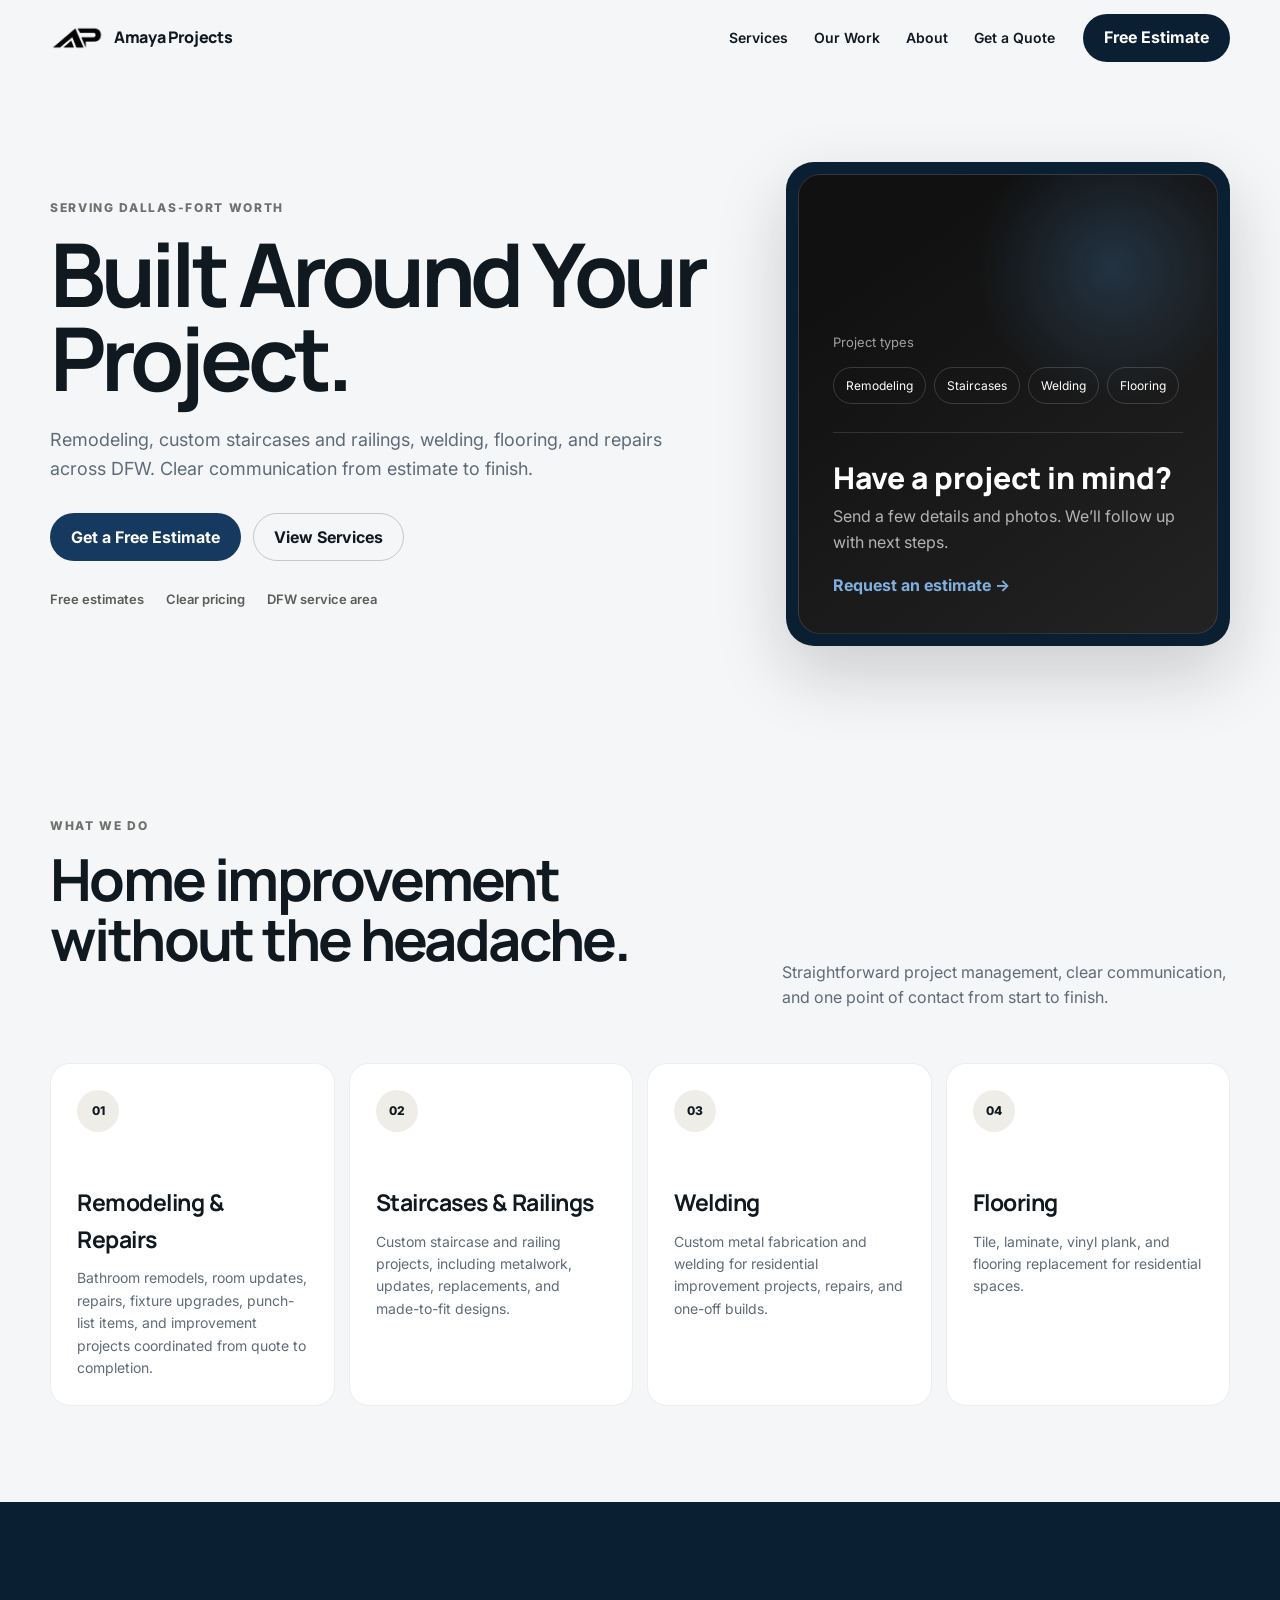
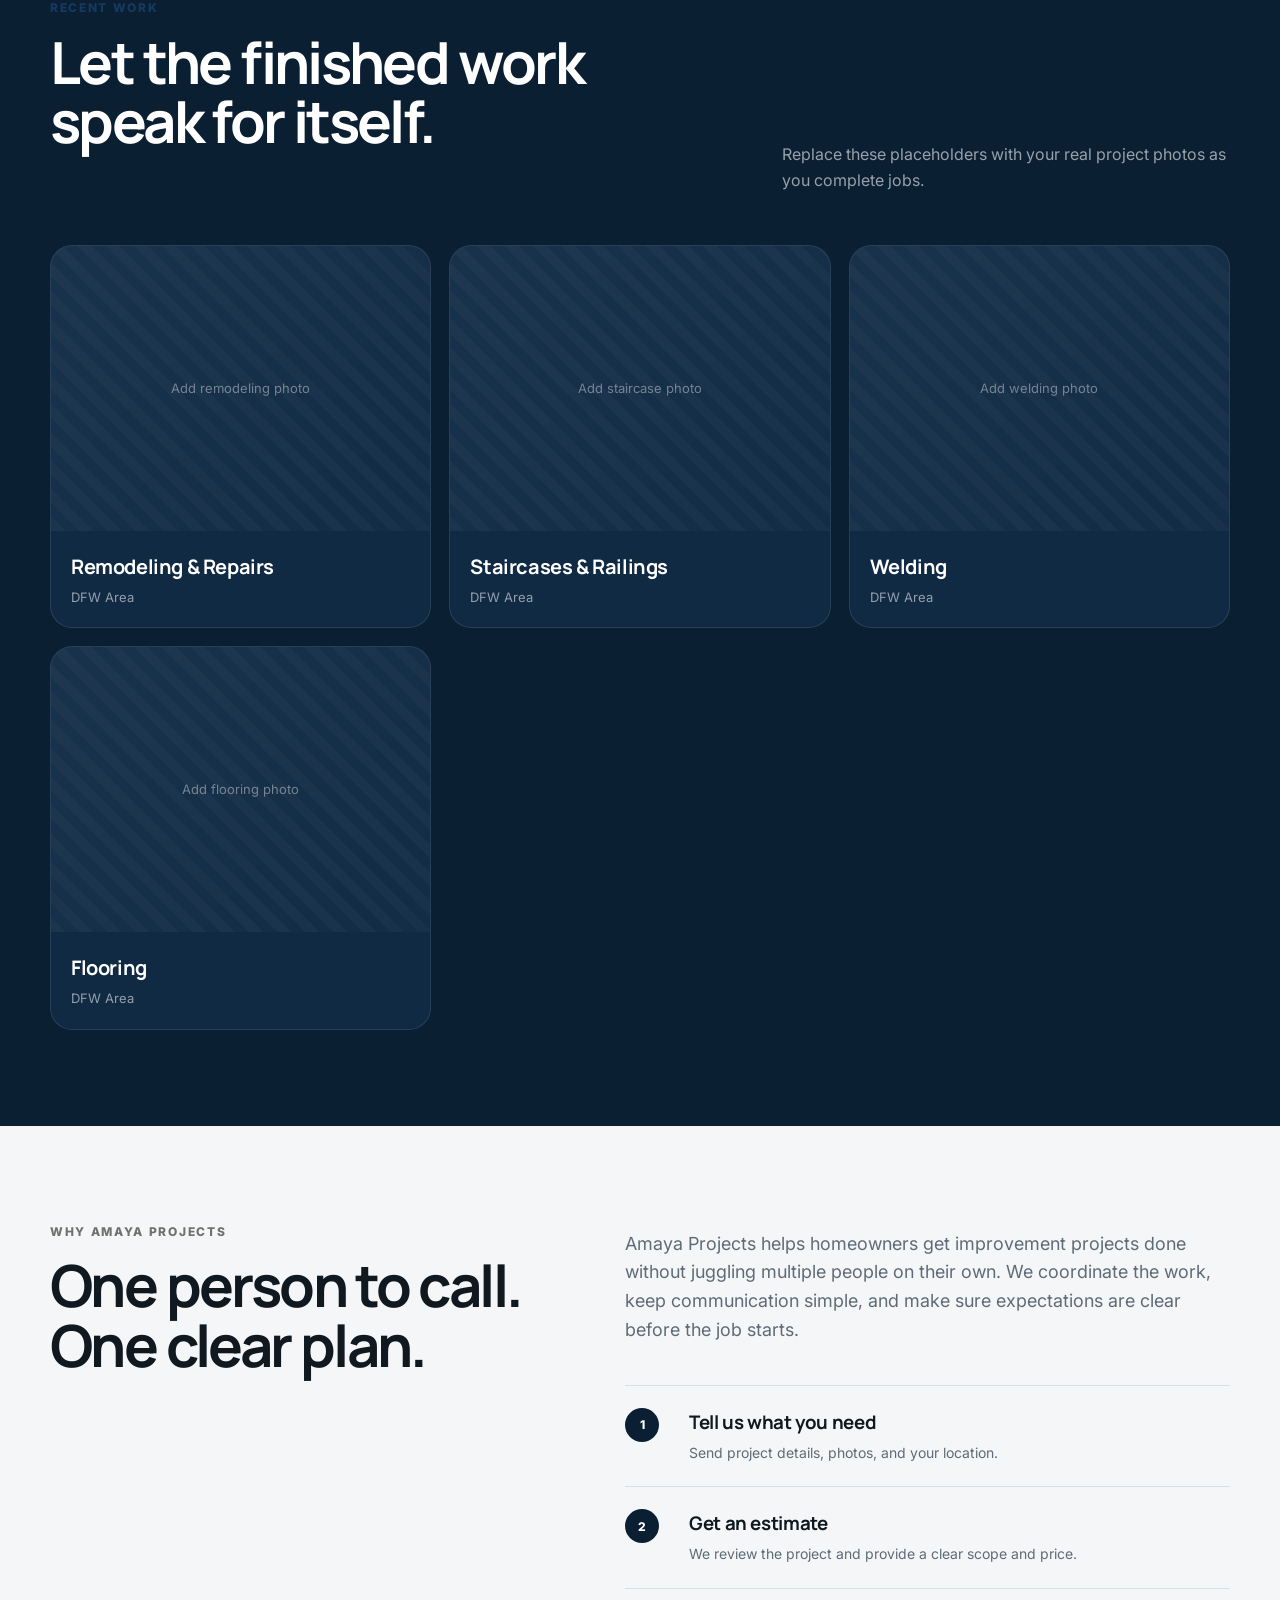
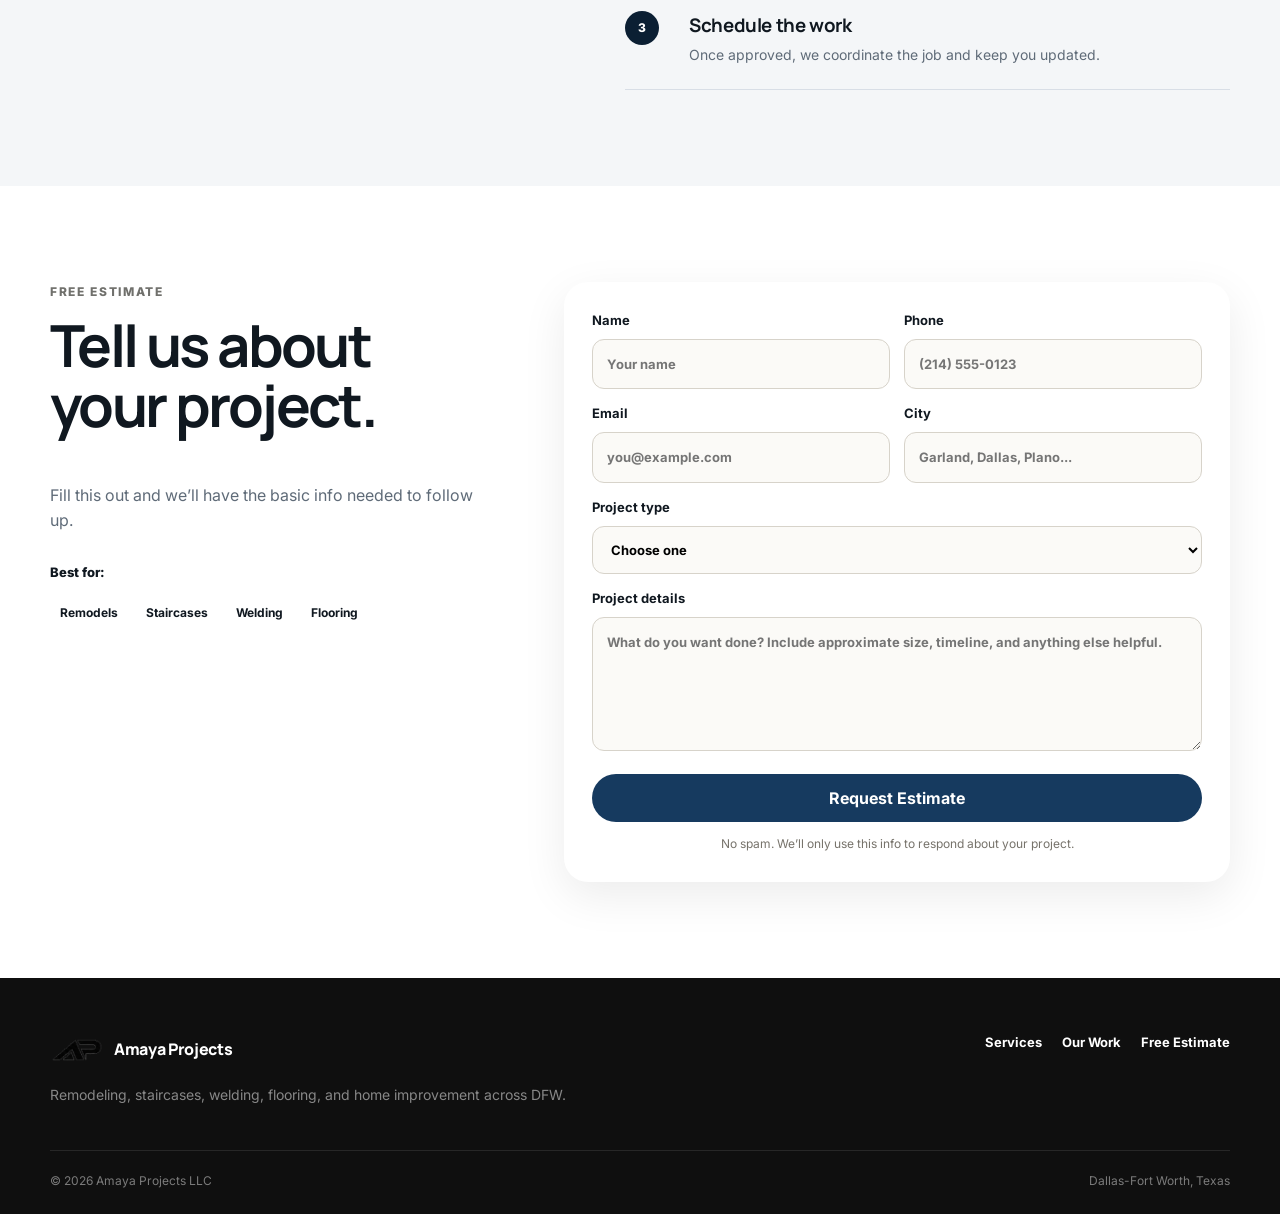
==== index.html @ d1862aae "Add files via upload" ====
<!DOCTYPE html>
<html lang="en">
<head>
  <meta charset="UTF-8" />
  <meta name="viewport" content="width=device-width, initial-scale=1.0" />
  <title>Amaya Projects | Remodeling, Staircases, Welding & Flooring in DFW</title>
  <meta name="description" content="Amaya Projects provides remodeling and repairs, custom staircases and railings, welding, flooring, and home improvement services across the Dallas-Fort Worth area. Request a free estimate today." />
  <meta name="theme-color" content="#111111" />
  <link rel="preconnect" href="https://fonts.googleapis.com">
  <link rel="preconnect" href="https://fonts.gstatic.com" crossorigin>
  <link href="https://fonts.googleapis.com/css2?family=Inter:wght@400;500;600;700;800&family=Manrope:wght@500;600;700;800&display=swap" rel="stylesheet">
  <link rel="icon" href="favicon.svg" type="image/svg+xml" />
  <link rel="stylesheet" href="styles.css" />
</head>
<body>
  <header class="site-header">
    <div class="container nav-wrap">
      <a class="brand" href="#top" aria-label="Amaya Projects home">
        <span class="brand-mark" aria-hidden="true"><img src="logo-mark.png?v=7" alt="" /></span>
        <span>Amaya Projects</span>
      </a>

      <button class="nav-toggle" aria-label="Open menu" aria-expanded="false">☰</button>

      <nav class="nav">
        <a href="#services">Services</a>
        <a href="#work">Our Work</a>
        <a href="#about">About</a>
        <a href="#quote">Get a Quote</a>
      </nav>

      <a class="btn btn-dark nav-cta" href="#quote">Free Estimate</a>
    </div>
  </header>

  <main id="top">
    <section class="hero">
      <div class="container hero-grid">
        <div class="hero-copy">
          <p class="eyebrow">Serving Dallas-Fort Worth</p>
          <h1>Built Around Your Project.</h1>
          <p class="hero-text">
            Remodeling, custom staircases and railings, welding, flooring, and repairs across DFW. Clear communication from estimate to finish.
          </p>

          <div class="hero-actions">
            <a class="btn btn-accent" href="#quote">Get a Free Estimate</a>
            <a class="btn btn-ghost" href="#services">View Services</a>
          </div>

          <div class="trust-row">
            <span>Free estimates</span>
            <span>Clear pricing</span>
            <span>DFW service area</span>
          </div>
        </div>

        <div class="hero-card">
          <div class="hero-card-inner">
            <p class="mini-label">Project types</p>
            <div class="project-tags">
              <span>Remodeling</span>
              <span>Staircases</span>
              <span>Welding</span>
              <span>Flooring</span>
            </div>
            <div class="hero-divider"></div>
            <p class="hero-card-title">Have a project in mind?</p>
            <p class="hero-card-text">Send a few details and photos. We’ll follow up with next steps.</p>
            <a class="text-link" href="#quote">Request an estimate →</a>
          </div>
        </div>
      </div>
    </section>

    <section class="section" id="services">
      <div class="container">
        <div class="section-heading">
          <div>
            <p class="eyebrow">What we do</p>
            <h2>Home improvement without the headache.</h2>
          </div>
          <p>
            Straightforward project management, clear communication, and one point of contact from start to finish.
          </p>
        </div>

        
        <div class="service-grid">
          <article class="service-card">
            <div class="service-number">01</div>
            <h3>Remodeling & Repairs</h3>
            <p>Bathroom remodels, room updates, repairs, fixture upgrades, punch-list items, and improvement projects coordinated from quote to completion.</p>
          </article>

          <article class="service-card">
            <div class="service-number">02</div>
            <h3>Staircases & Railings</h3>
            <p>Custom staircase and railing projects, including metalwork, updates, replacements, and made-to-fit designs.</p>
          </article>

          <article class="service-card">
            <div class="service-number">03</div>
            <h3>Welding</h3>
            <p>Custom metal fabrication and welding for residential improvement projects, repairs, and one-off builds.</p>
          </article>

          <article class="service-card">
            <div class="service-number">04</div>
            <h3>Flooring</h3>
            <p>Tile, laminate, vinyl plank, and flooring replacement for residential spaces.</p>
          </article>
        </div>
      </div>
    </section>

    <section class="section section-dark" id="work">
      <div class="container">
        <div class="section-heading light">
          <div>
            <p class="eyebrow">Recent work</p>
            <h2>Let the finished work speak for itself.</h2>
          </div>
          <p>Replace these placeholders with your real project photos as you complete jobs.</p>
        </div>

        <div class="work-grid">
          <article class="work-card">
            <div class="work-image placeholder">
              <span>Add remodeling photo</span>
            </div>
            <div class="work-meta">
              <h3>Remodeling & Repairs</h3>
              <p>DFW Area</p>
            </div>
          </article>

          <article class="work-card">
            <div class="work-image placeholder">
              <span>Add staircase photo</span>
            </div>
            <div class="work-meta">
              <h3>Staircases & Railings</h3>
              <p>DFW Area</p>
            </div>
          </article>

          <article class="work-card">
            <div class="work-image placeholder">
              <span>Add welding photo</span>
            </div>
            <div class="work-meta">
              <h3>Welding</h3>
              <p>DFW Area</p>
            </div>
          </article>

          <article class="work-card">
            <div class="work-image placeholder">
              <span>Add flooring photo</span>
            </div>
            <div class="work-meta">
              <h3>Flooring</h3>
              <p>DFW Area</p>
            </div>
          </article>
        </div>
      </div>
    </section>

    <section class="section" id="about">
      <div class="container about-grid">
        <div>
          <p class="eyebrow">Why Amaya Projects</p>
          <h2>One person to call. One clear plan.</h2>
        </div>

        <div class="about-copy">
          <p>
            Amaya Projects helps homeowners get improvement projects done without juggling multiple people on their own.
            We coordinate the work, keep communication simple, and make sure expectations are clear before the job starts.
          </p>

          <div class="process">
            <div class="process-item">
              <span>1</span>
              <div>
                <h3>Tell us what you need</h3>
                <p>Send project details, photos, and your location.</p>
              </div>
            </div>

            <div class="process-item">
              <span>2</span>
              <div>
                <h3>Get an estimate</h3>
                <p>We review the project and provide a clear scope and price.</p>
              </div>
            </div>

            <div class="process-item">
              <span>3</span>
              <div>
                <h3>Schedule the work</h3>
                <p>Once approved, we coordinate the job and keep you updated.</p>
              </div>
            </div>
          </div>
        </div>
      </div>
    </section>

    <section class="section quote-section" id="quote">
      <div class="container quote-grid">
        <div>
          <p class="eyebrow">Free estimate</p>
          <h2>Tell us about your project.</h2>
          <p class="quote-intro">
            Fill this out and we’ll have the basic info needed to follow up.
          </p>

          <div class="quote-notes">
            <p>Best for:</p>
            <span>Remodels</span>
            <span>Staircases</span>
            <span>Welding</span>
            <span>Flooring</span>
          </div>
        </div>

        <form class="quote-form" name="project-quote" method="POST" data-netlify="true" netlify-honeypot="bot-field">
          <input type="hidden" name="form-name" value="project-quote" />
          <p class="hidden">
            <label>Don’t fill this out if you’re human: <input name="bot-field" /></label>
          </p>

          <div class="form-row">
            <label>
              Name
              <input type="text" name="name" required placeholder="Your name" />
            </label>
            <label>
              Phone
              <input type="tel" name="phone" required placeholder="(214) 555-0123" />
            </label>
          </div>

          <div class="form-row">
            <label>
              Email
              <input type="email" name="email" placeholder="you@example.com" />
            </label>
            <label>
              City
              <input type="text" name="city" required placeholder="Garland, Dallas, Plano..." />
            </label>
          </div>

          <label>
            Project type
            <select name="project-type" required>
              <option value="">Choose one</option>
              <option>Remodeling / Repair</option>
              <option>Staircase / Railing</option>
              <option>Welding</option>
              <option>Flooring</option>
              <option>Other</option>
            </select>
          </label>

          <label>
            Project details
            <textarea name="details" rows="5" required placeholder="What do you want done? Include approximate size, timeline, and anything else helpful."></textarea>
          </label>

          <button class="btn btn-accent form-submit" type="submit">Request Estimate</button>
          <p class="form-note">No spam. We’ll only use this info to respond about your project.</p>
        </form>
      </div>
    </section>
  </main>

  <footer>
    <div class="container footer-grid">
      <div>
        <a class="brand footer-brand" href="#top">
          <span class="brand-mark footer-mark" aria-hidden="true"><img src="logo-mark.png?v=7" alt="" /></span>
          <span>Amaya Projects</span>
        </a>
        <p>Remodeling, staircases, welding, flooring, and home improvement across DFW.</p>
      </div>

      <div class="footer-links">
        <a href="#services">Services</a>
        <a href="#work">Our Work</a>
        <a href="#quote">Free Estimate</a>
      </div>
    </div>

    <div class="container footer-bottom">
      <span>© <span id="year"></span> Amaya Projects LLC</span>
      <span>Dallas-Fort Worth, Texas</span>
    </div>
  </footer>

  <script src="script.js"></script>
</body>
</html>
---- styles.css ----
:root {
  --bg: #f4f6f8;
  --surface: #ffffff;
  --text: #101820;
  --muted: #5f6b78;
  --line: #d8dee6;
  --dark: #0b1f33;
  --dark-soft: #102a44;
  --accent: #163a5f;
  --accent-dark: #0f2b46;
  --radius: 20px;
}

* {
  box-sizing: border-box;
}

html {
  scroll-behavior: smooth;
}

body {
  margin: 0;
  font-family: Inter, system-ui, -apple-system, BlinkMacSystemFont, "Segoe UI", sans-serif;
  background: var(--bg);
  color: var(--text);
  line-height: 1.6;
}

a {
  color: inherit;
  text-decoration: none;
}

button,
input,
select,
textarea {
  font: inherit;
}

.container {
  width: min(1180px, calc(100% - 40px));
  margin: 0 auto;
}

.site-header {
  position: sticky;
  top: 0;
  z-index: 30;
  background: rgba(244, 246, 248, 0.94);
  backdrop-
  border-bottom: 1px solid rgba(17, 17, 17, 0.08);
}

.nav-wrap {
  min-height: 76px;
  display: flex;
  align-items: center;
  gap: 28px;
}

.brand {
  display: inline-flex;
  align-items: center;
  gap: 10px;
  font-family: Manrope, sans-serif;
  font-weight: 800;
  letter-spacing: -0.02em;
  margin-right: auto;
}

.brand-mark {
  width: 34px;
  height: 34px;
  border-radius: 10px;
  display: grid;
  place-items: center;
  background: var(--dark);
  color: white;
  font-size: 13px;
}

.nav {
  display: flex;
  gap: 26px;
  font-size: 14px;
  font-weight: 600;
}

.nav a:hover {
  opacity: .6;
}

.nav-toggle {
  display: none;
  border: 0;
  background: transparent;
  color: var(--accent);
  font-size: 26px;
  line-height: 1;
}

.btn {
  min-height: 48px;
  padding: 0 20px;
  border-radius: 999px;
  display: inline-flex;
  align-items: center;
  justify-content: center;
  border: 1px solid transparent;
  font-weight: 700;
  cursor: pointer;
  transition: .2s ease;
}

.btn:hover {
  transform: translateY(-1px);
}

.btn-dark {
  background: var(--dark);
  color: white;
}

.btn-accent {
  background: var(--accent);
  color: #ffffff;
}

.btn-accent:hover {
  background: var(--accent-dark);
}

.btn-ghost {
  border-color: rgba(17,17,17,.2);
  background: transparent;
}

.hero {
  padding: 86px 0 74px;
}

.hero-grid {
  display: grid;
  grid-template-columns: 1.2fr .8fr;
  gap: 70px;
  align-items: center;
}

.eyebrow {
  margin: 0 0 14px;
  text-transform: uppercase;
  letter-spacing: .14em;
  font-size: 12px;
  font-weight: 800;
  color: #70706c;
}

h1, h2, h3 {
  font-family: Manrope, Inter, sans-serif;
  margin-top: 0;
}

h1 {
  font-size: clamp(48px, 7vw, 88px);
  line-height: .96;
  letter-spacing: -0.055em;
  max-width: 850px;
  margin-bottom: 26px;
}

h2 {
  font-size: clamp(36px, 5vw, 58px);
  line-height: 1.03;
  letter-spacing: -0.045em;
}

h3 {
  letter-spacing: -0.02em;
}

.hero-text {
  max-width: 680px;
  color: var(--muted);
  font-size: 18px;
}

.hero-actions {
  margin-top: 30px;
  display: flex;
  gap: 12px;
  flex-wrap: wrap;
}

.trust-row {
  margin-top: 28px;
  display: flex;
  gap: 22px;
  flex-wrap: wrap;
  color: #5d5b56;
  font-size: 13px;
  font-weight: 600;
}

.hero-card {
  background: var(--dark);
  border-radius: 28px;
  padding: 12px;
  box-shadow: 0 28px 70px rgba(17,17,17,.18);
}

.hero-card-inner {
  min-height: 460px;
  border: 1px solid rgba(255,255,255,.12);
  border-radius: 22px;
  padding: 34px;
  color: white;
  display: flex;
  flex-direction: column;
  justify-content: flex-end;
  background:
    radial-gradient(circle at 75% 20%, rgba(67,126,180,.28), transparent 28%),
    linear-gradient(145deg, #111 20%, #232323 100%);
}

.mini-label {
  color: rgba(255,255,255,.6);
  margin-bottom: 14px;
  font-size: 13px;
}

.project-tags {
  display: flex;
  flex-wrap: wrap;
  gap: 8px;
}

.project-tags span {
  border: 1px solid rgba(255,255,255,.16);
  border-radius: 999px;
  padding: 8px 12px;
  font-size: 12px;
}

.hero-divider {
  height: 1px;
  background: rgba(255,255,255,.12);
  margin: 28px 0;
}

.hero-card-title {
  font-family: Manrope, sans-serif;
  font-weight: 800;
  font-size: 30px;
  line-height: 1.1;
  margin: 0 0 10px;
}

.hero-card-text {
  color: rgba(255,255,255,.67);
  margin: 0 0 18px;
}

.text-link {
  color: #7fb0df;
  font-weight: 700;
}

.section {
  padding: 96px 0;
}

.section-heading {
  display: grid;
  grid-template-columns: 1.2fr .8fr;
  gap: 60px;
  align-items: end;
  margin-bottom: 46px;
}

.section-heading > p {
  color: var(--muted);
  margin: 0 0 6px;
  max-width: 480px;
}

.service-grid {
  display: grid;
  grid-template-columns: repeat(4, 1fr);
  gap: 14px;
}

.service-card {
  background: var(--surface);
  border: 1px solid rgba(17,17,17,.07);
  border-radius: var(--radius);
  padding: 26px;
  min-height: 250px;
}

.service-number {
  width: 42px;
  height: 42px;
  border-radius: 50%;
  display: grid;
  place-items: center;
  background: #efede7;
  font-size: 12px;
  font-weight: 800;
  margin-bottom: 52px;
}

.service-card h3 {
  font-size: 23px;
  margin-bottom: 10px;
}

.service-card p {
  color: var(--muted);
  margin: 0;
  font-size: 14px;
}

.section-dark {
  background: var(--dark);
  color: white;
}

.section-heading.light > p {
  color: rgba(255,255,255,.58);
}

.section-dark .eyebrow {
  color: var(--accent);
}

.work-grid {
  display: grid;
  grid-template-columns: repeat(3, 1fr);
  gap: 18px;
}

.work-card {
  border: 1px solid rgba(255,255,255,.1);
  border-radius: 22px;
  overflow: hidden;
  background: var(--dark-soft);
}

.work-image {
  aspect-ratio: 4 / 3;
}

.placeholder {
  display: grid;
  place-items: center;
  color: rgba(255,255,255,.4);
  font-size: 13px;
  background:
    linear-gradient(135deg, rgba(255,255,255,.04), rgba(255,255,255,.01)),
    repeating-linear-gradient(45deg, rgba(255,255,255,.025) 0 10px, transparent 10px 20px);
}

.work-meta {
  padding: 20px;
}

.work-meta h3 {
  margin-bottom: 4px;
  font-size: 20px;
}

.work-meta p {
  margin: 0;
  color: rgba(255,255,255,.55);
  font-size: 13px;
}

.about-grid {
  display: grid;
  grid-template-columns: .9fr 1.1fr;
  gap: 80px;
}

.about-copy > p {
  font-size: 18px;
  color: var(--muted);
  margin-top: 8px;
}

.process {
  margin-top: 40px;
  border-top: 1px solid var(--line);
}

.process-item {
  display: grid;
  grid-template-columns: 46px 1fr;
  gap: 18px;
  padding: 22px 0;
  border-bottom: 1px solid var(--line);
}

.process-item > span {
  width: 34px;
  height: 34px;
  border-radius: 50%;
  background: var(--dark);
  color: white;
  display: grid;
  place-items: center;
  font-size: 12px;
  font-weight: 800;
}

.process-item h3 {
  margin-bottom: 4px;
}

.process-item p {
  margin: 0;
  color: var(--muted);
  font-size: 14px;
}

.quote-section {
  background: #ffffff;
}

.quote-grid {
  display: grid;
  grid-template-columns: .8fr 1.2fr;
  gap: 70px;
  align-items: start;
}

.quote-intro {
  color: var(--muted);
  max-width: 430px;
}

.quote-notes {
  margin-top: 28px;
  display: flex;
  gap: 8px;
  flex-wrap: wrap;
}

.quote-notes p {
  width: 100%;
  margin: 0 0 5px;
  font-size: 13px;
  font-weight: 800;
}

.quote-notes span {
  padding: 7px 10px;
  background: rgba(255,255,255,.6);
  border-radius: 999px;
  font-size: 12px;
  font-weight: 700;
}

.quote-form {
  background: white;
  padding: 28px;
  border-radius: 24px;
  box-shadow: 0 14px 45px rgba(17,17,17,.08);
}

.form-row {
  display: grid;
  grid-template-columns: 1fr 1fr;
  gap: 14px;
}

.quote-form label {
  display: block;
  font-weight: 700;
  font-size: 13px;
  margin-bottom: 14px;
}

.quote-form input,
.quote-form select,
.quote-form textarea {
  width: 100%;
  margin-top: 8px;
  border: 1px solid #d7d3ca;
  border-radius: 12px;
  padding: 14px;
  background: #fbfaf7;
  outline: none;
}

.quote-form input:focus,
.quote-form select:focus,
.quote-form textarea:focus {
  border-color: #111;
  background: white;
}

.quote-form textarea {
  resize: vertical;
}

.form-submit {
  width: 100%;
  border: none;
  margin-top: 4px;
}

.form-note {
  text-align: center;
  color: #77736b;
  font-size: 12px;
  margin: 12px 0 0;
}

.hidden {
  display: none;
}

footer {
  background: #0f0f0f;
  color: white;
  padding: 54px 0 24px;
}

.footer-grid {
  display: grid;
  grid-template-columns: 1fr auto;
  gap: 30px;
}

.footer-brand {
  margin-bottom: 16px;
}

.footer-grid p {
  color: rgba(255,255,255,.5);
  margin: 0;
  font-size: 14px;
}

.footer-links {
  display: flex;
  gap: 20px;
  align-items: start;
  font-size: 13px;
  font-weight: 700;
}

.footer-bottom {
  margin-top: 44px;
  padding-top: 20px;
  border-top: 1px solid rgba(255,255,255,.1);
  display: flex;
  justify-content: space-between;
  gap: 20px;
  color: rgba(255,255,255,.45);
  font-size: 12px;
}

@media (max-width: 920px) {
  .nav,
  .nav-cta {
    display: none;
  }

  .nav-toggle {
    display: block;
  }

  .nav.open {
    display: flex;
    position: absolute;
    top: 76px;
    left: 20px;
    right: 20px;
    padding: 18px;
    background: white;
    border-radius: 16px;
    flex-direction: column;
    box-shadow: 0 16px 40px rgba(0,0,0,.12);
  }

  .hero-grid,
  .section-heading,
  .about-grid,
  .quote-grid {
    grid-template-columns: 1fr;
    gap: 36px;
  }

  .hero-card-inner {
    min-height: 360px;
  }

  .service-grid {
    grid-template-columns: 1fr 1fr;
  }

  .work-grid {
    grid-template-columns: 1fr;
  }
}

@media (max-width: 620px) {
  .container {
    width: min(100% - 28px, 1180px);
  }

  .hero {
    padding-top: 56px;
  }

  h1 {
    font-size: 51px;
  }

  .section {
    padding: 72px 0;
  }

  .service-grid,
  .form-row {
    grid-template-columns: 1fr;
  }

  .service-card {
    min-height: auto;
  }

  .service-number {
    margin-bottom: 30px;
  }

  .hero-actions .btn {
    width: 100%;
  }

  .footer-grid,
  .footer-bottom {
    grid-template-columns: 1fr;
    display: grid;
  }

  .footer-links {
    flex-wrap: wrap;
  }
}

/* Amaya Projects one-color AP brand mark */
.brand-mark {
  width: 54px;
  height: 36px;
  border-radius: 0;
  display: inline-flex;
  align-items: center;
  justify-content: center;
  background: transparent;
  color: #101010;
  flex: 0 0 auto;
}

.brand-mark img {
  display: block;
  width: 100%;
  height: 100%;
  object-fit: contain;
}

.footer-mark {
  
}

.hero-card-inner {
  position: relative;
  overflow: hidden;
}


@media (max-width: 560px) {
  .brand-mark {
    width: 47px;
    height: 32px;
  }

  .brand {
    gap: 8px;
  }
}
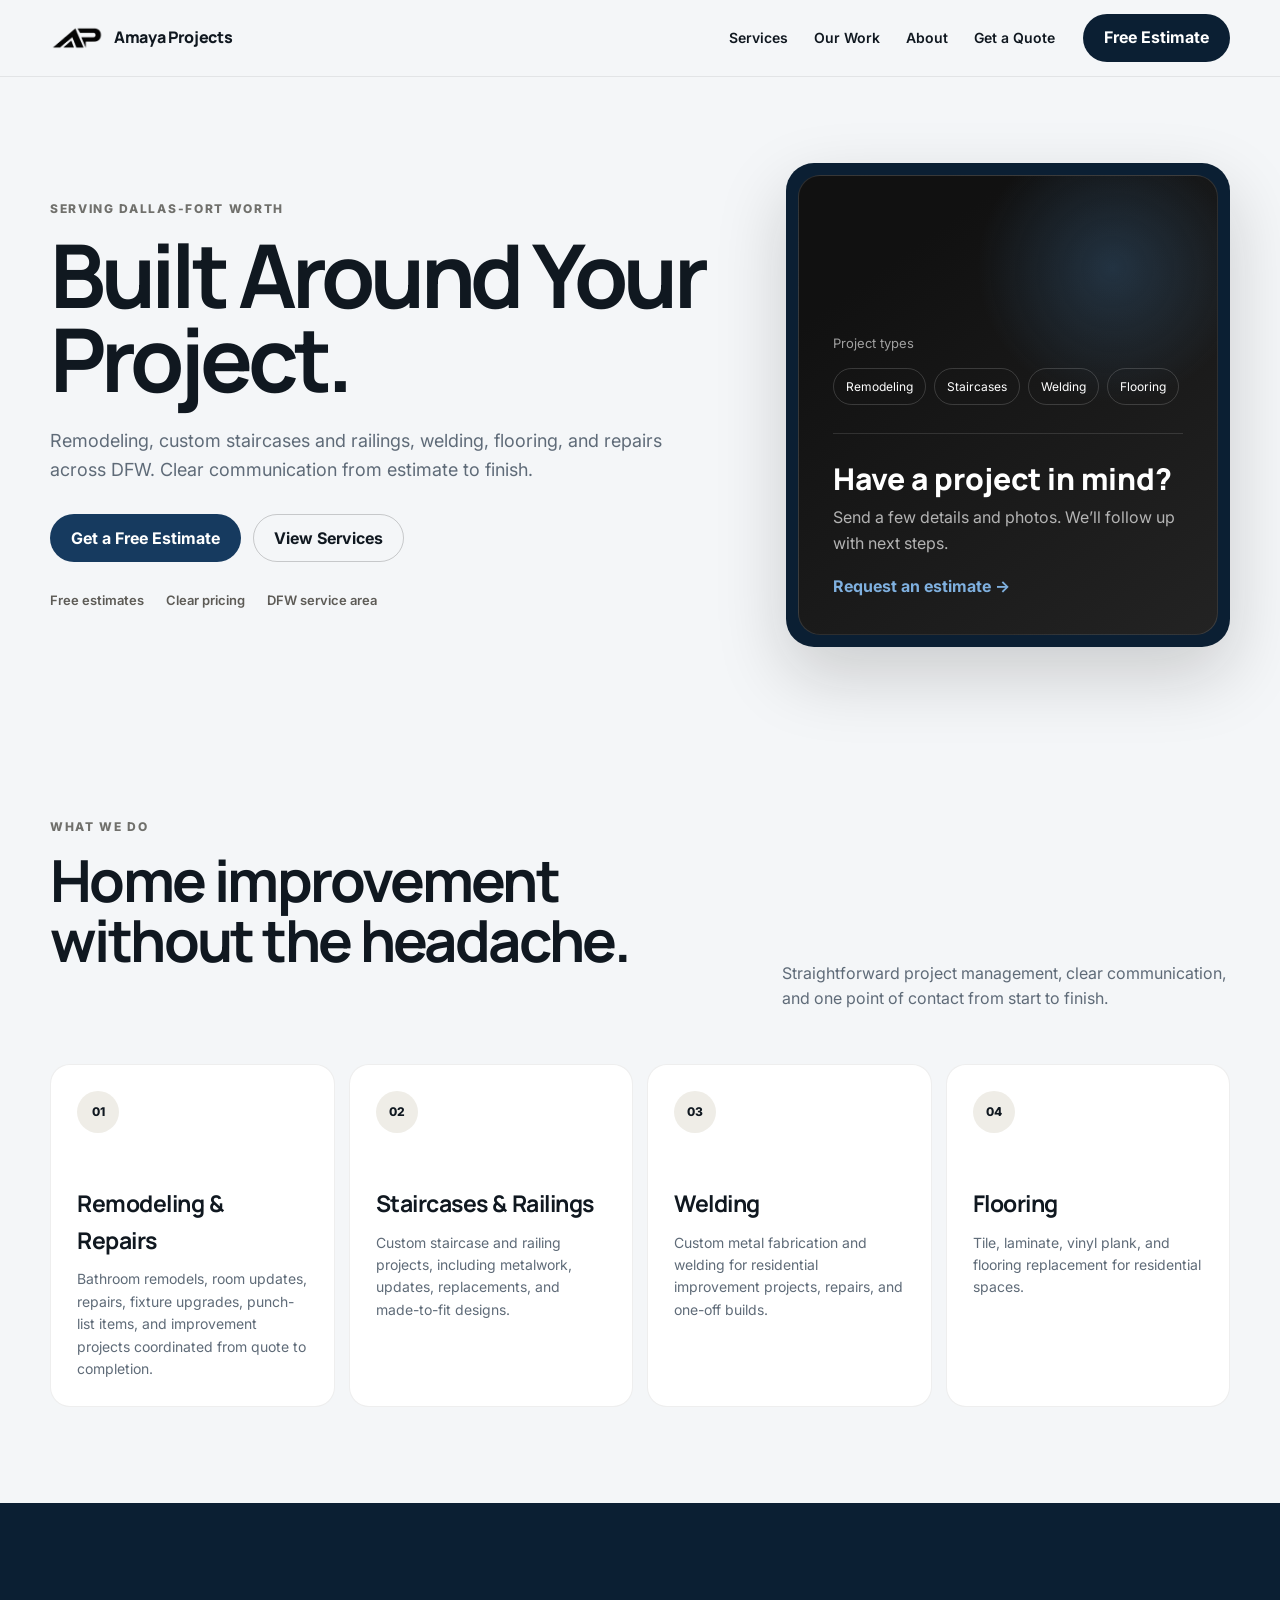
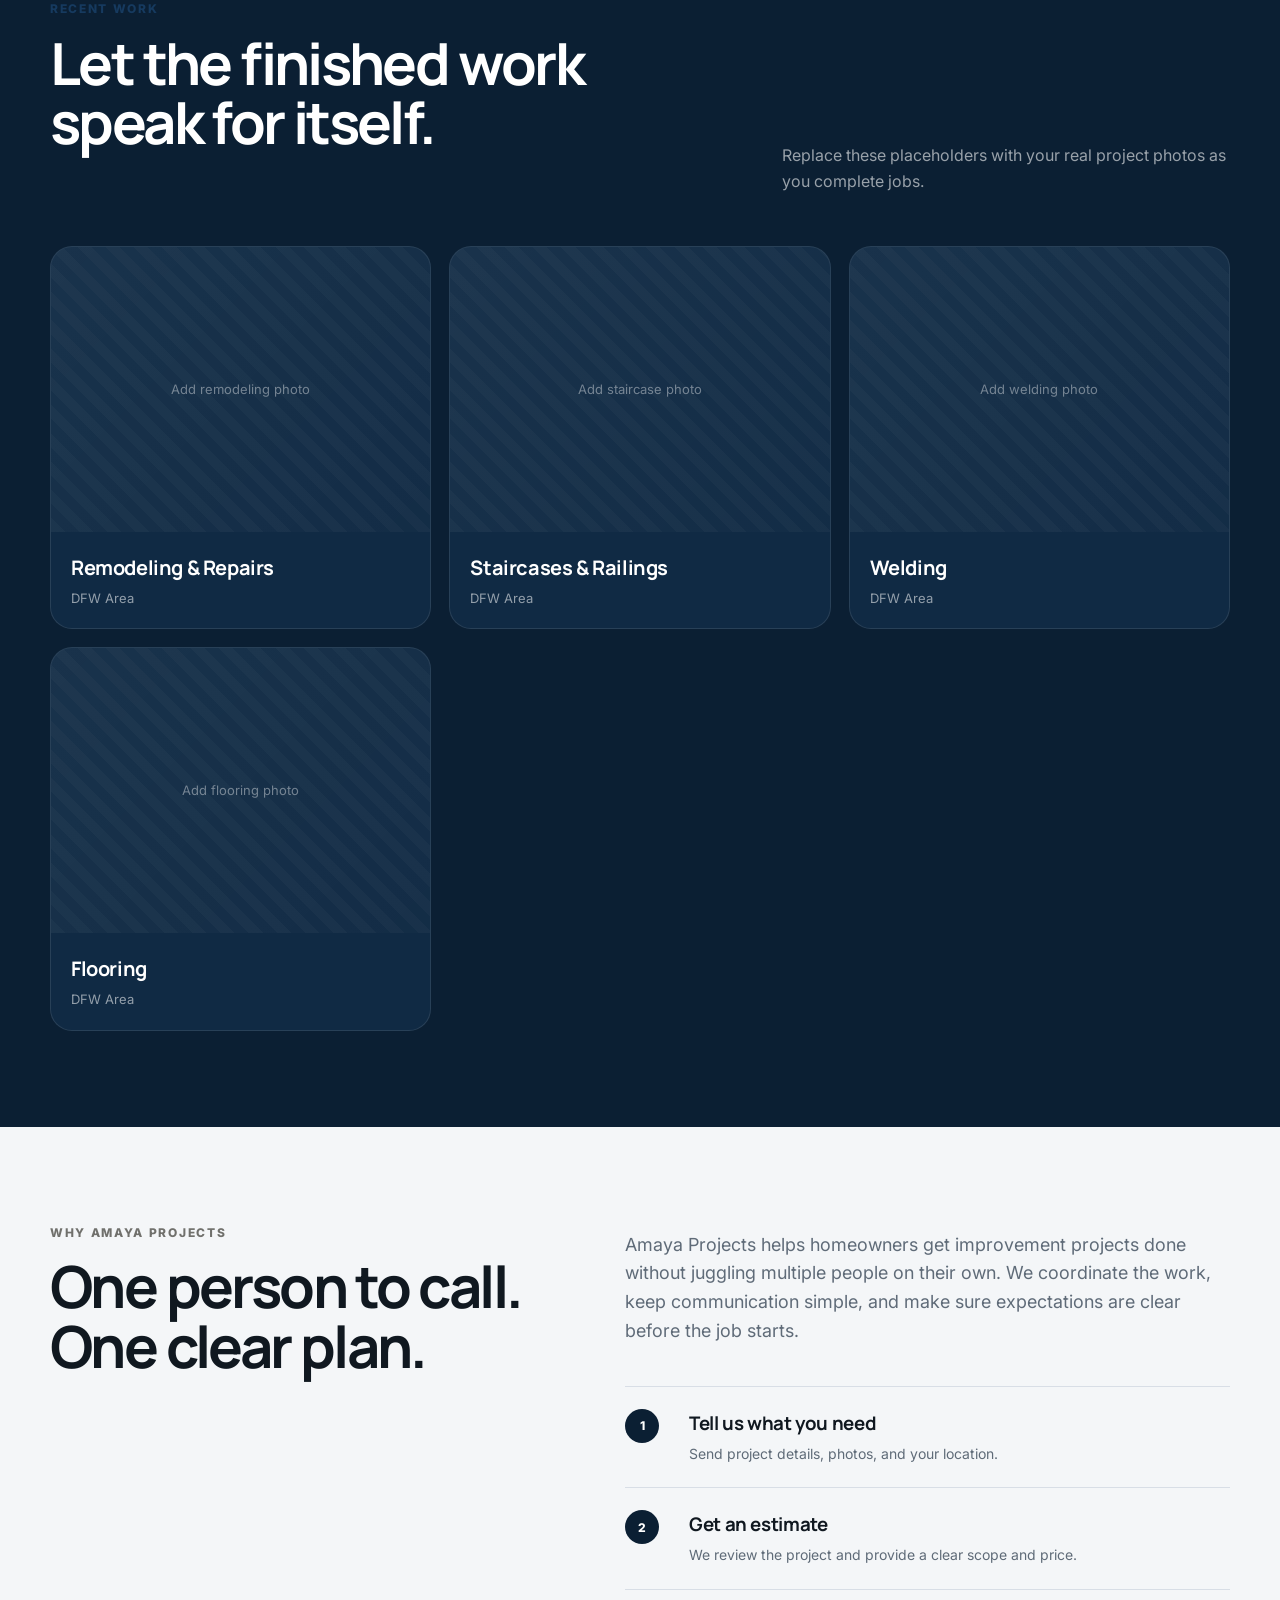
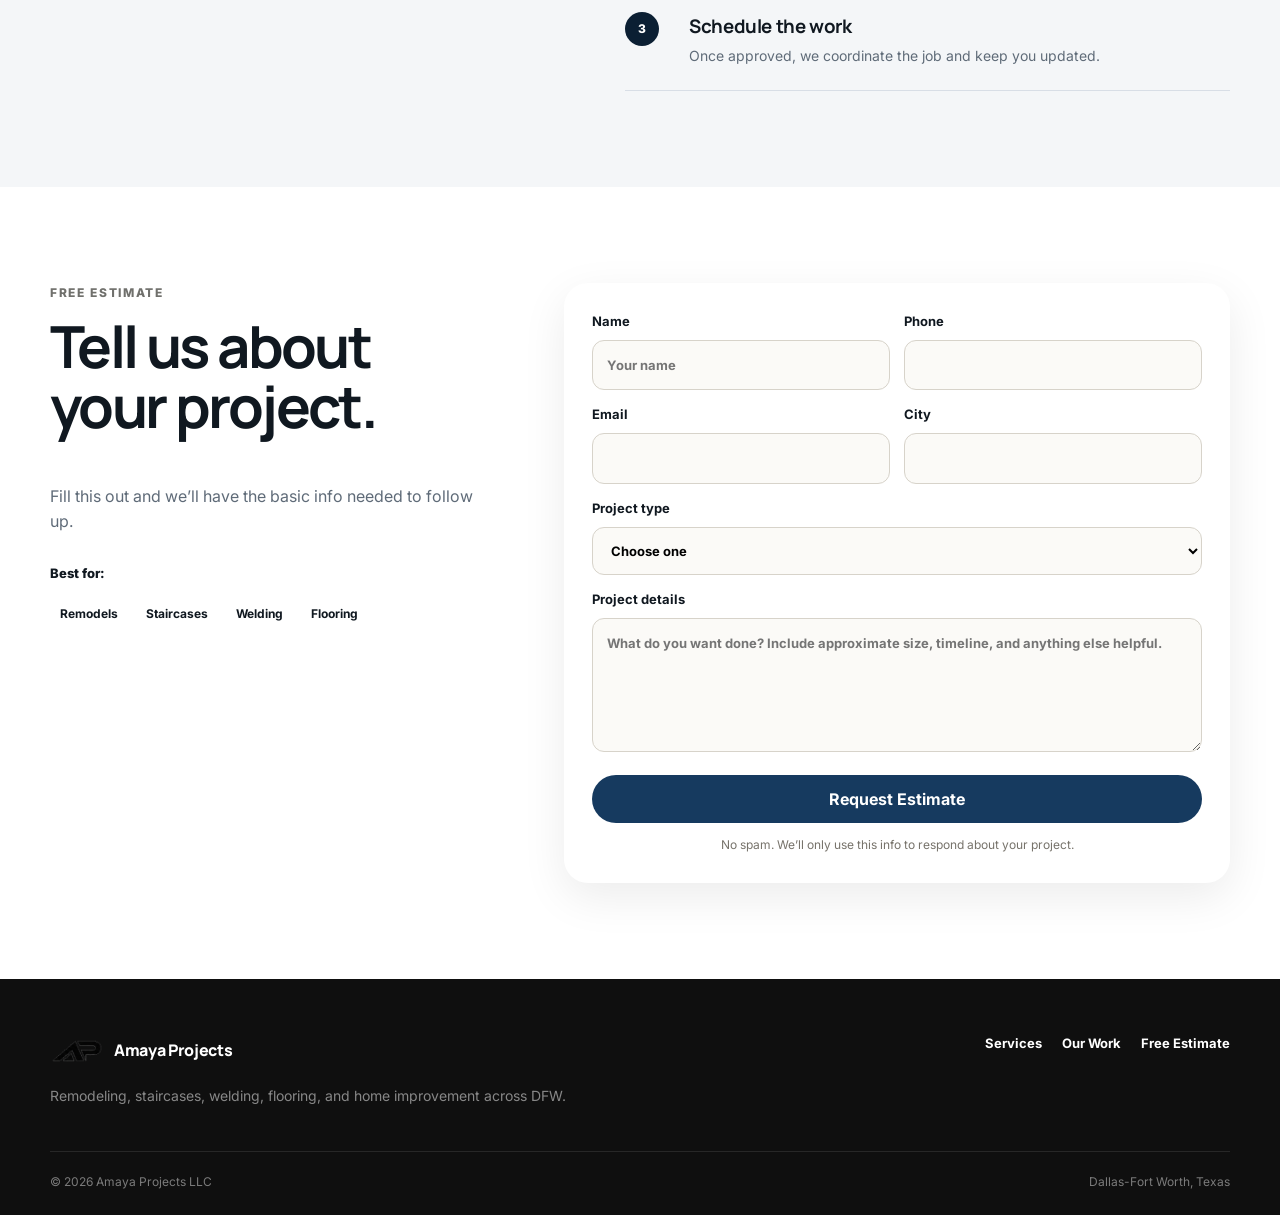
==== commit 4194a423: "Add files via upload" ====
--- a/index.html
+++ b/index.html
@@ -228,7 +228,7 @@
           </div>
         </div>
 
-        <form class="quote-form" name="project-quote" method="POST" data-netlify="true" netlify-honeypot="bot-field">
+        <form class="quote-form" name="project-quote" method="POST" action="/thank-you.html" data-netlify="true" netlify-honeypot="bot-field">
           <input type="hidden" name="form-name" value="project-quote" />
           <p class="hidden">
             <label>Don’t fill this out if you’re human: <input name="bot-field" /></label>
@@ -241,18 +241,18 @@
             </label>
             <label>
               Phone
-              <input type="tel" name="phone" required placeholder="(214) 555-0123" />
+              <input type="tel" name="phone" required />
             </label>
           </div>
 
           <div class="form-row">
             <label>
               Email
-              <input type="email" name="email" placeholder="you@example.com" />
+              <input type="email" name="email" />
             </label>
             <label>
               City
-              <input type="text" name="city" required placeholder="Garland, Dallas, Plano..." />
+              <input type="text" name="city" required />
             </label>
           </div>
 
--- a/styles.css
+++ b/styles.css
@@ -49,7 +49,8 @@
   top: 0;
   z-index: 30;
   background: rgba(244, 246, 248, 0.94);
-  backdrop-
+  -webkit-backdrop-filter: blur(14px);
+  backdrop-filter: blur(14px);
   border-bottom: 1px solid rgba(17, 17, 17, 0.08);
 }
 
@@ -692,3 +693,77 @@
     gap: 8px;
   }
 }
+
+
+/* Branded form confirmation page */
+.thank-you-page {
+  min-height: 100vh;
+  background: var(--bg);
+}
+
+.thank-you-header {
+  position: static;
+}
+
+.thank-you-wrap {
+  min-height: calc(100vh - 77px);
+  display: grid;
+  place-items: center;
+  padding: 56px 0 72px;
+}
+
+.thank-you-card {
+  width: min(680px, 100%);
+  background: var(--surface);
+  border: 1px solid var(--line);
+  border-radius: 28px;
+  padding: 56px;
+  box-shadow: 0 24px 70px rgba(11, 31, 51, 0.10);
+  text-align: center;
+}
+
+.thank-you-icon {
+  width: 58px;
+  height: 58px;
+  margin: 0 auto 24px;
+  display: grid;
+  place-items: center;
+  border-radius: 50%;
+  background: var(--dark);
+  color: #fff;
+  font-size: 26px;
+  font-weight: 800;
+}
+
+.thank-you-card h1 {
+  margin: 0 0 14px;
+  font-size: clamp(42px, 7vw, 64px);
+}
+
+.thank-you-card p {
+  max-width: 520px;
+  margin: 0 auto;
+  color: var(--muted);
+  font-size: 18px;
+}
+
+.thank-you-actions {
+  margin-top: 30px;
+  display: flex;
+  justify-content: center;
+}
+
+@media (max-width: 620px) {
+  .thank-you-wrap {
+    padding: 34px 0 52px;
+  }
+
+  .thank-you-card {
+    padding: 40px 24px;
+    border-radius: 22px;
+  }
+
+  .thank-you-actions .btn {
+    width: 100%;
+  }
+}
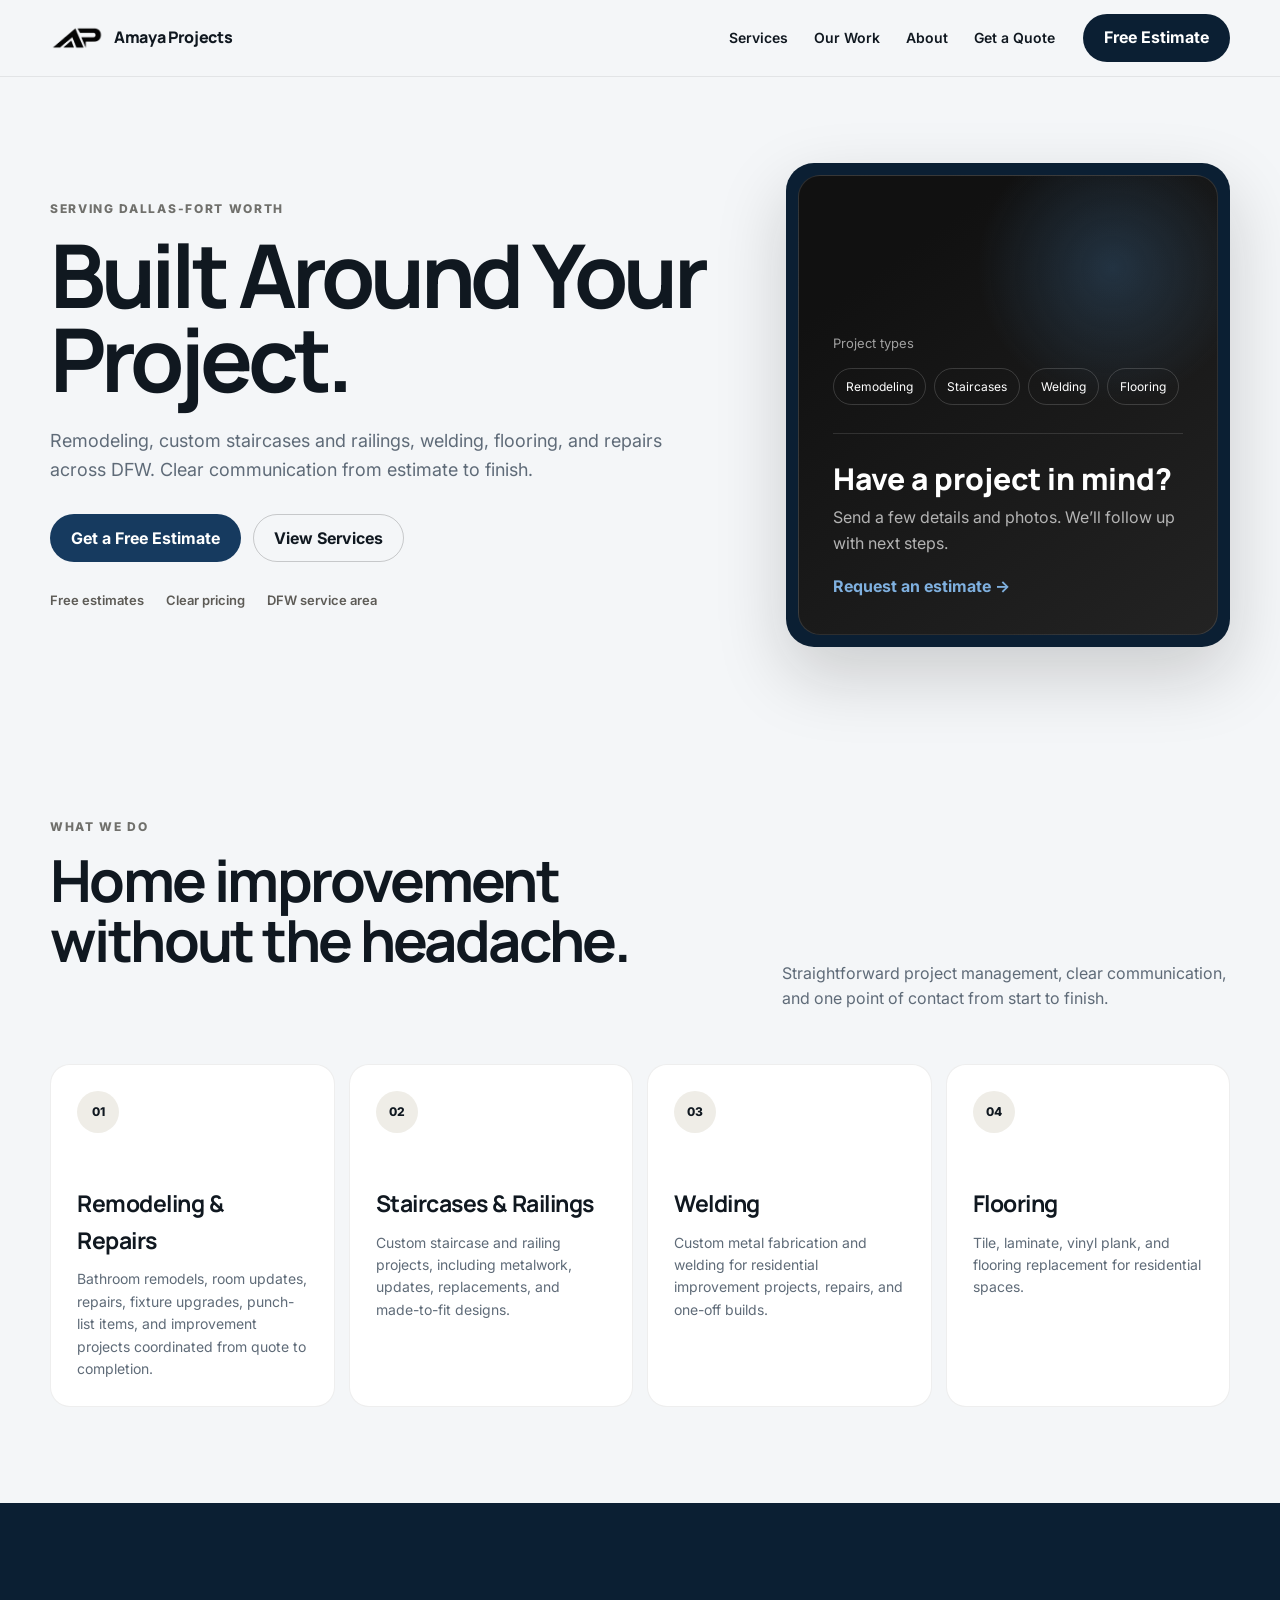
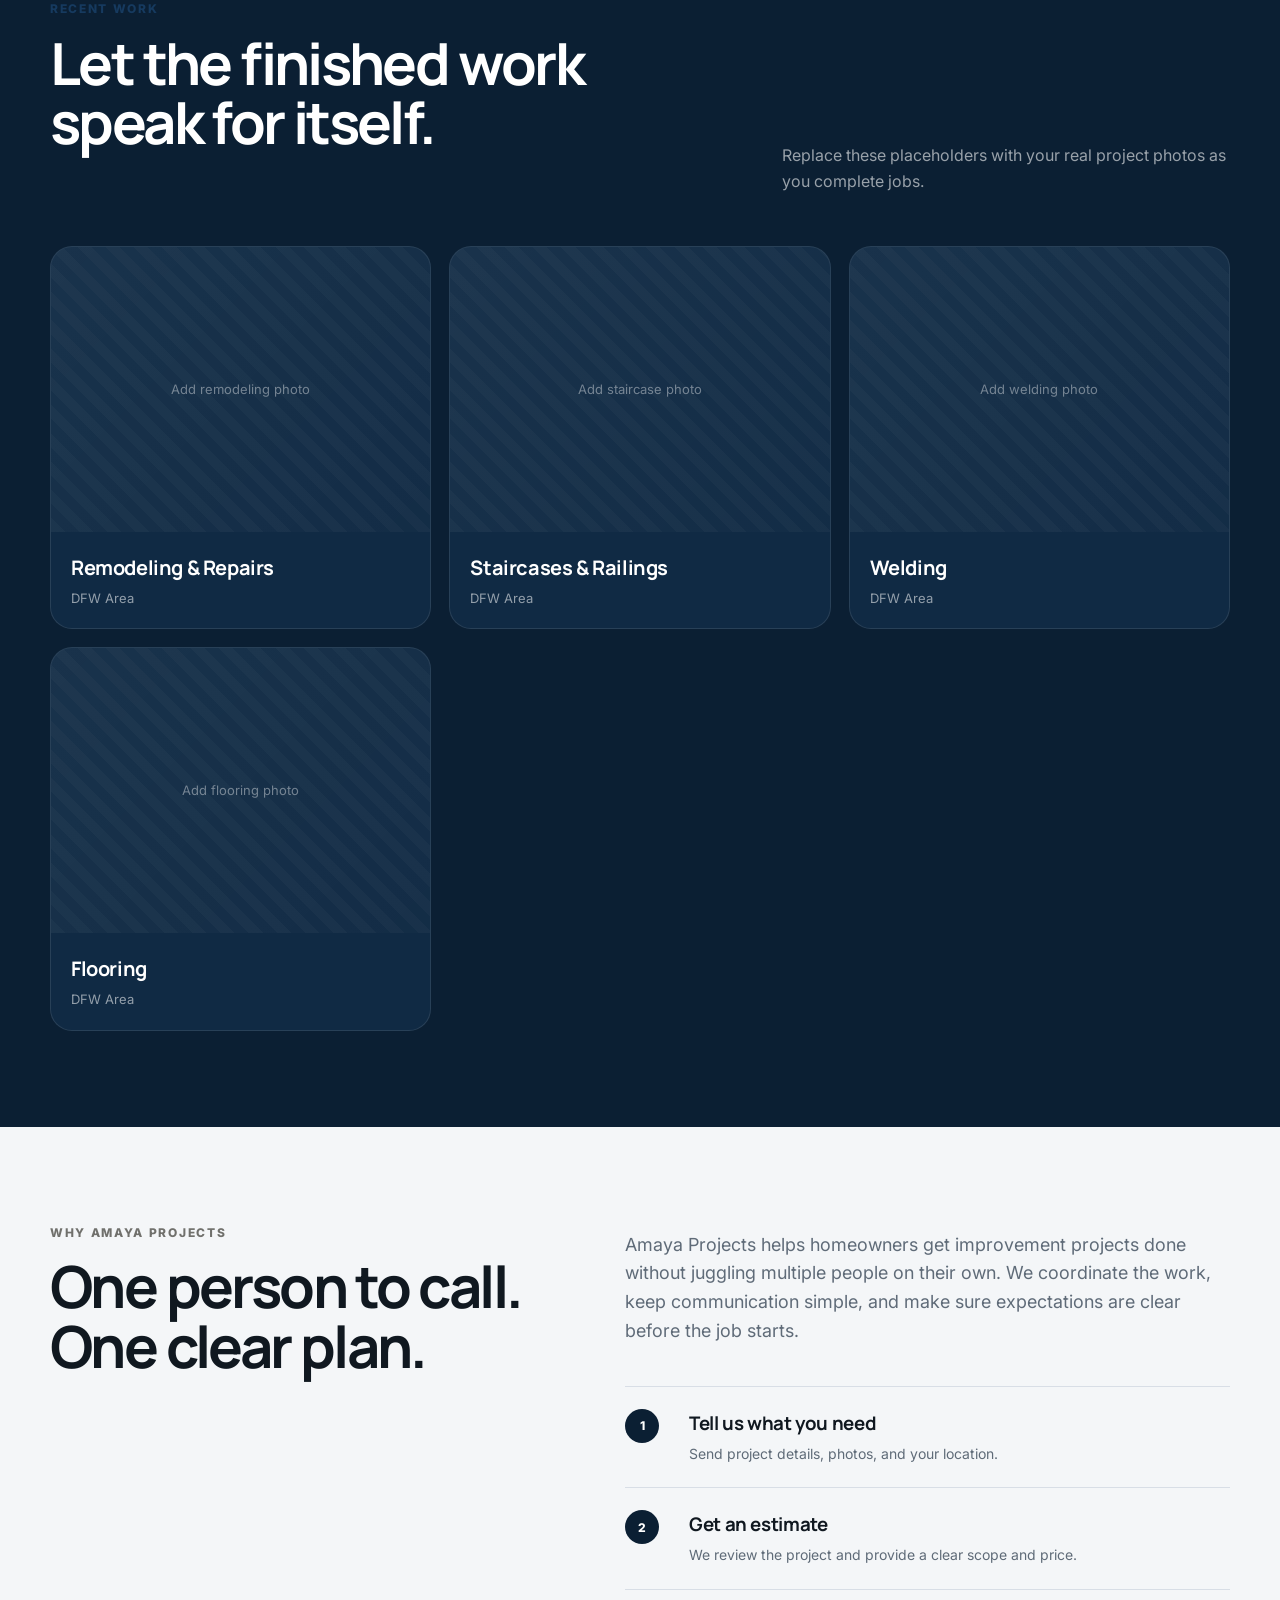
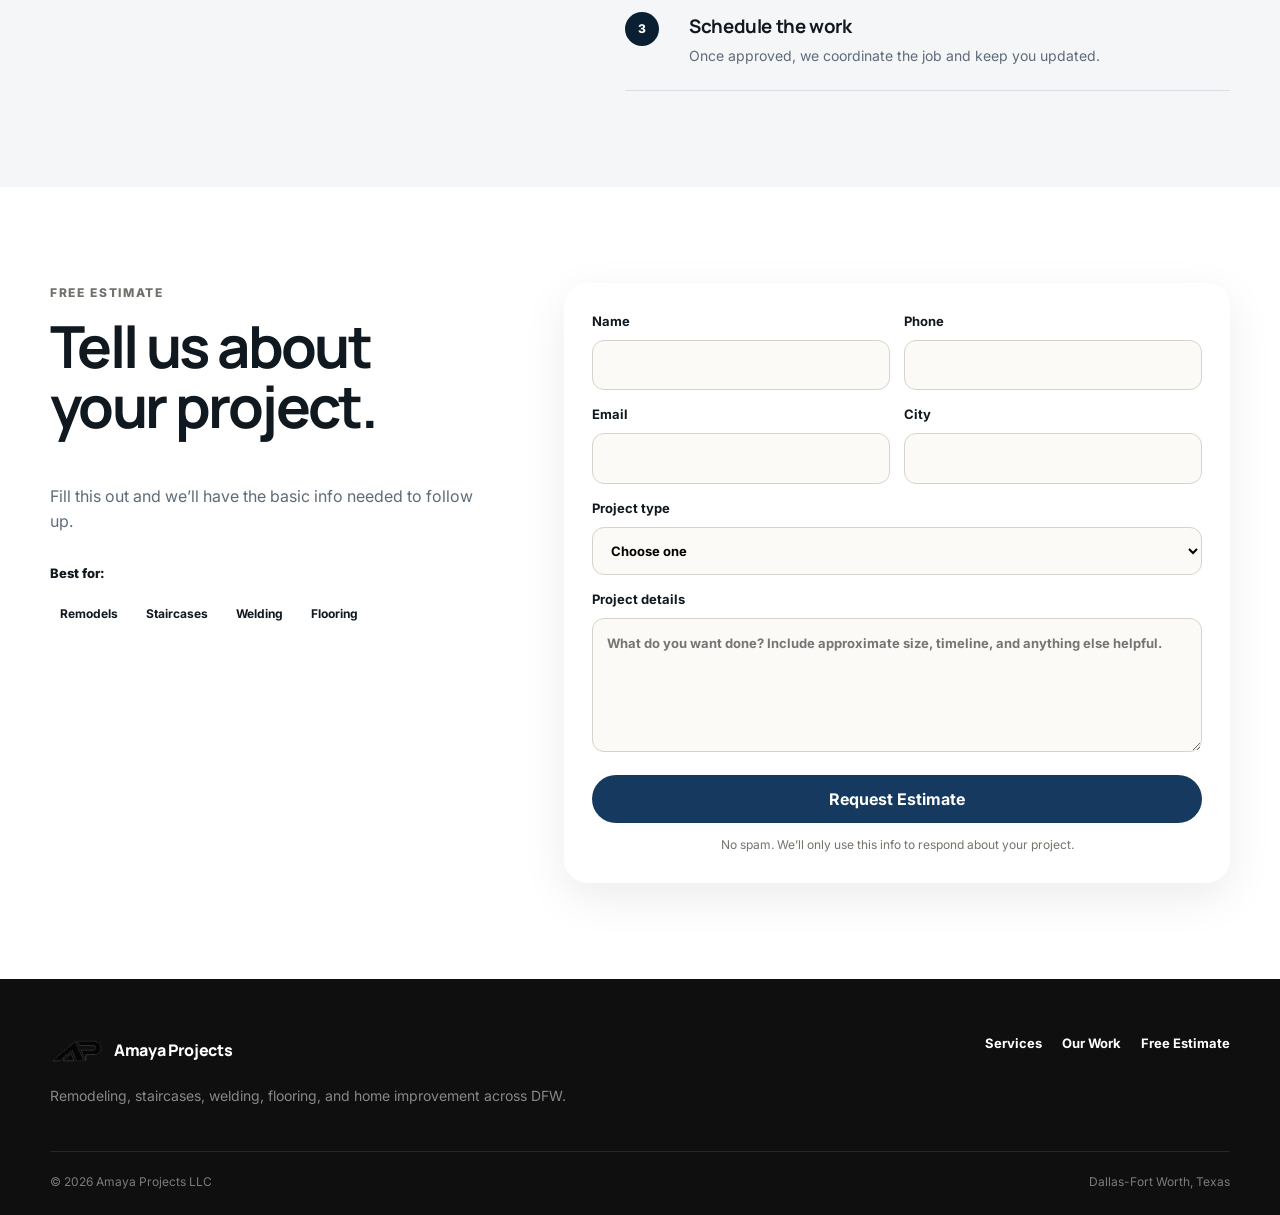
==== commit 9b8711ce: "Add files via upload" ====
--- a/index.html
+++ b/index.html
@@ -237,7 +237,7 @@
           <div class="form-row">
             <label>
               Name
-              <input type="text" name="name" required placeholder="Your name" />
+              <input type="text" name="name" required />
             </label>
             <label>
               Phone
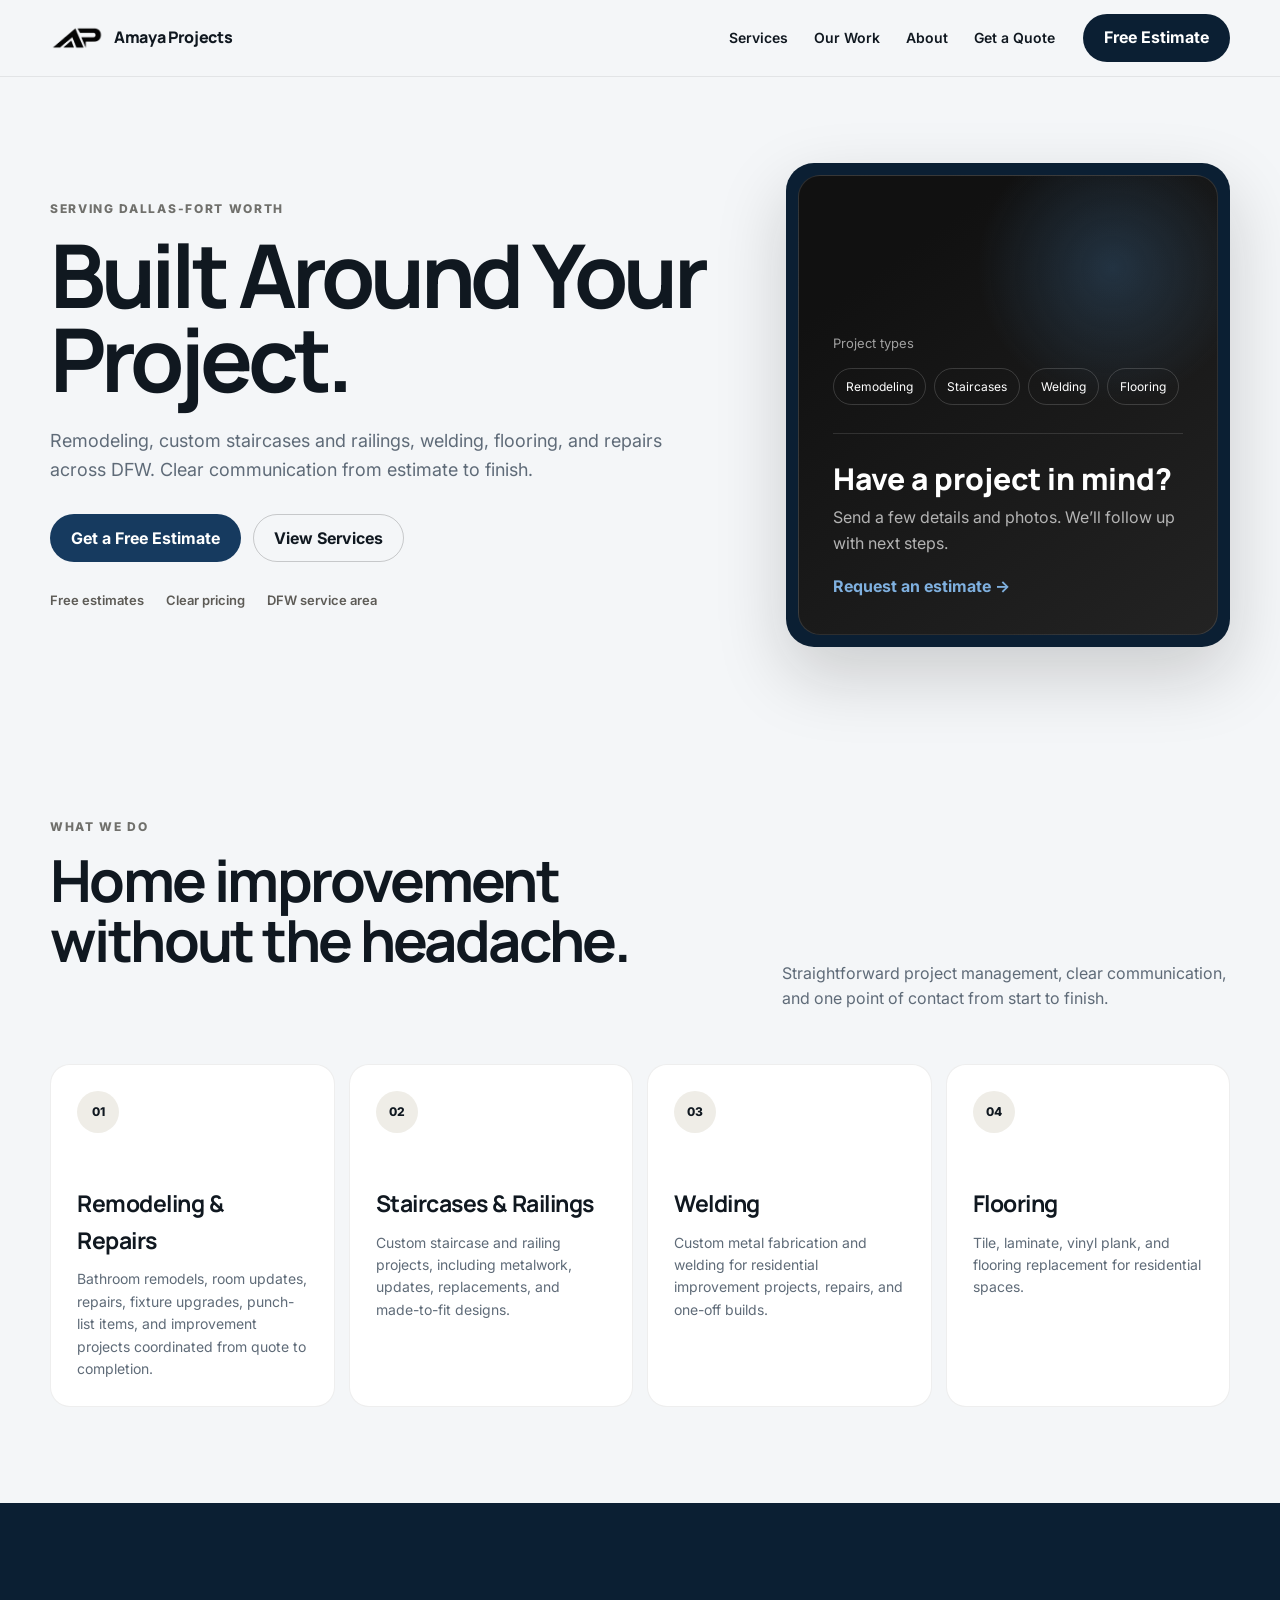
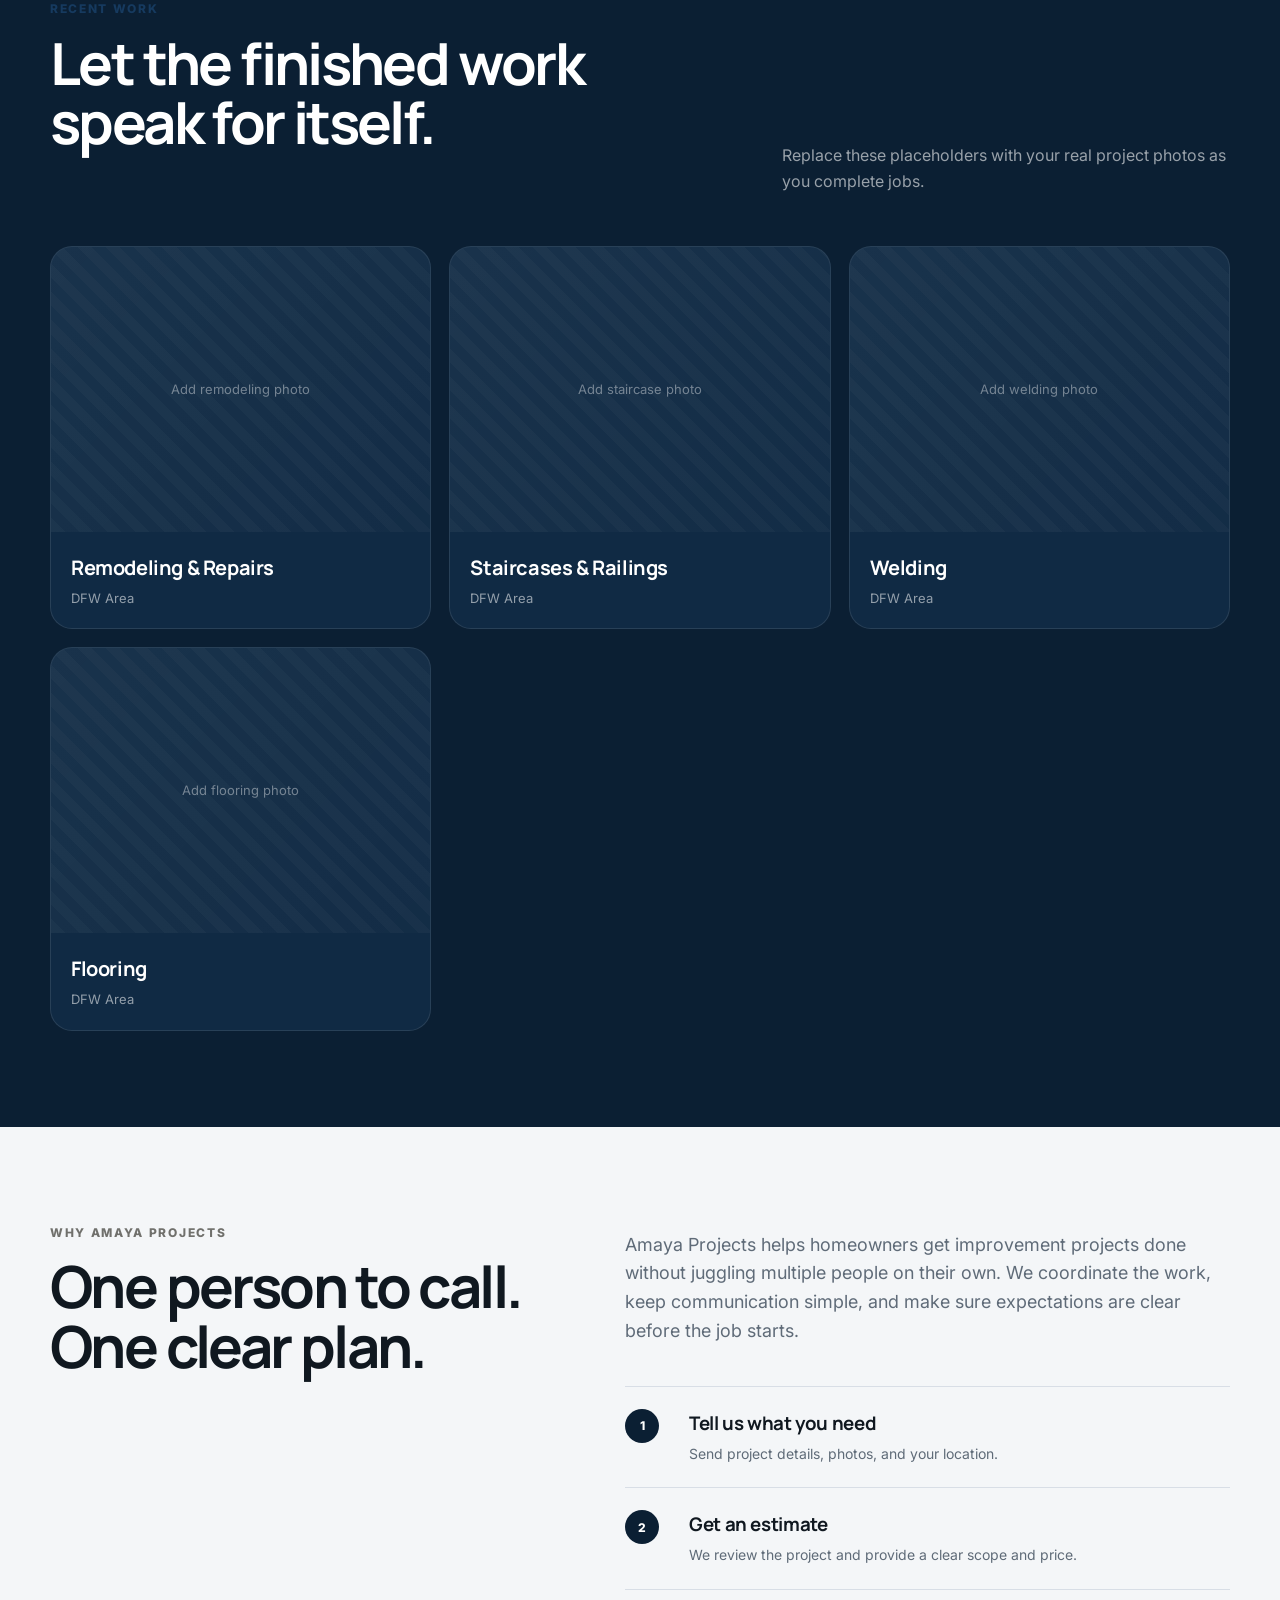
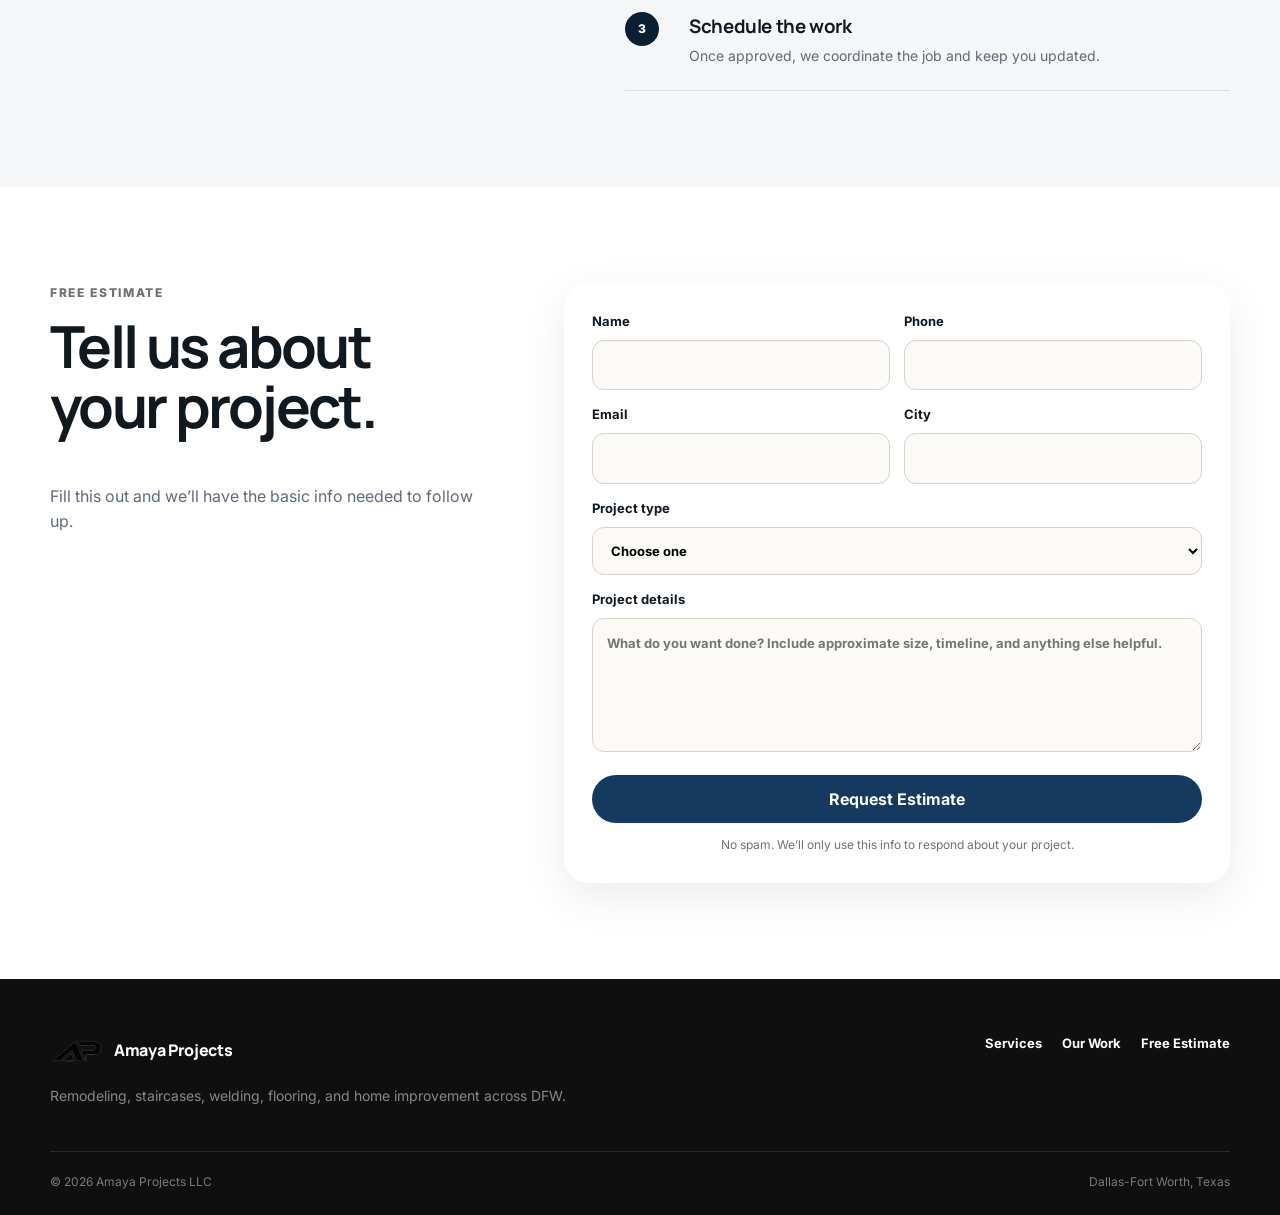
==== commit 81ea8565: "Add files via upload" ====
--- a/index.html
+++ b/index.html
@@ -219,13 +219,7 @@
             Fill this out and we’ll have the basic info needed to follow up.
           </p>
 
-          <div class="quote-notes">
-            <p>Best for:</p>
-            <span>Remodels</span>
-            <span>Staircases</span>
-            <span>Welding</span>
-            <span>Flooring</span>
-          </div>
+          
         </div>
 
         <form class="quote-form" name="project-quote" method="POST" action="/thank-you.html" data-netlify="true" netlify-honeypot="bot-field">
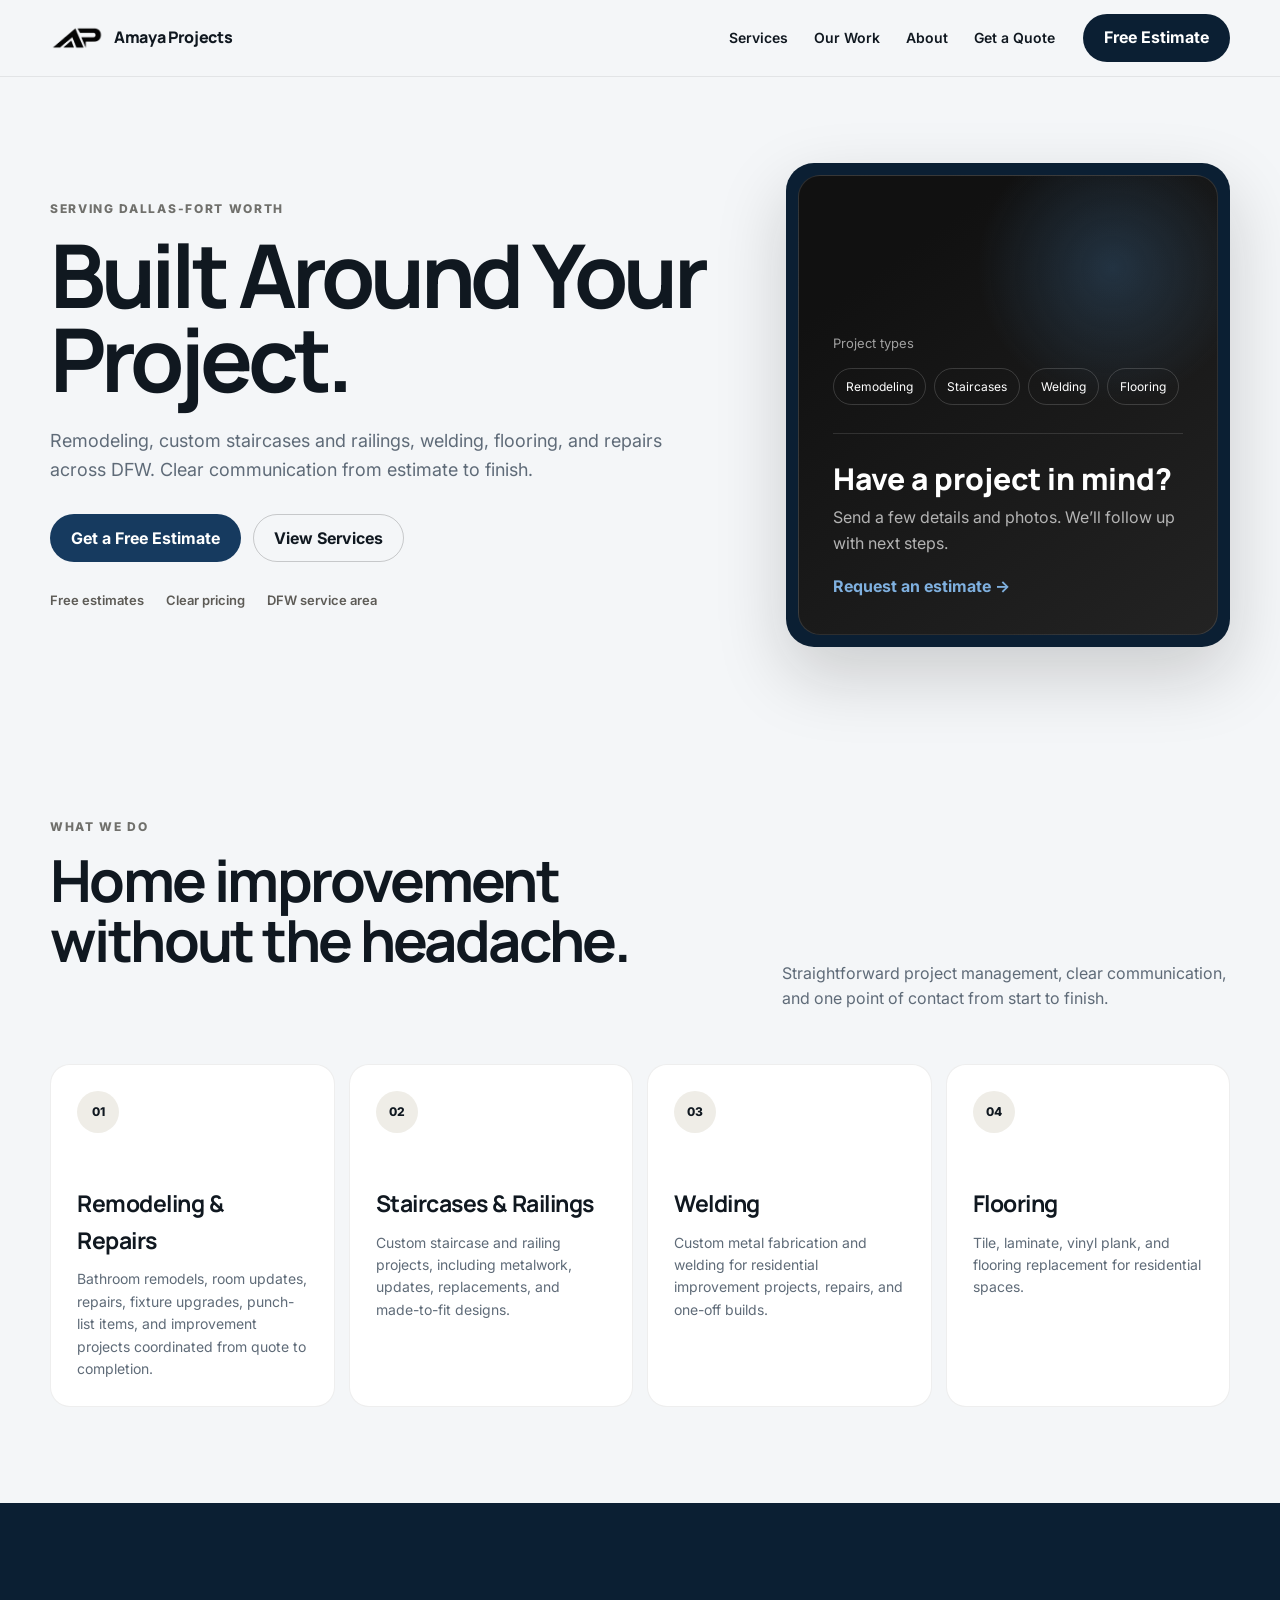
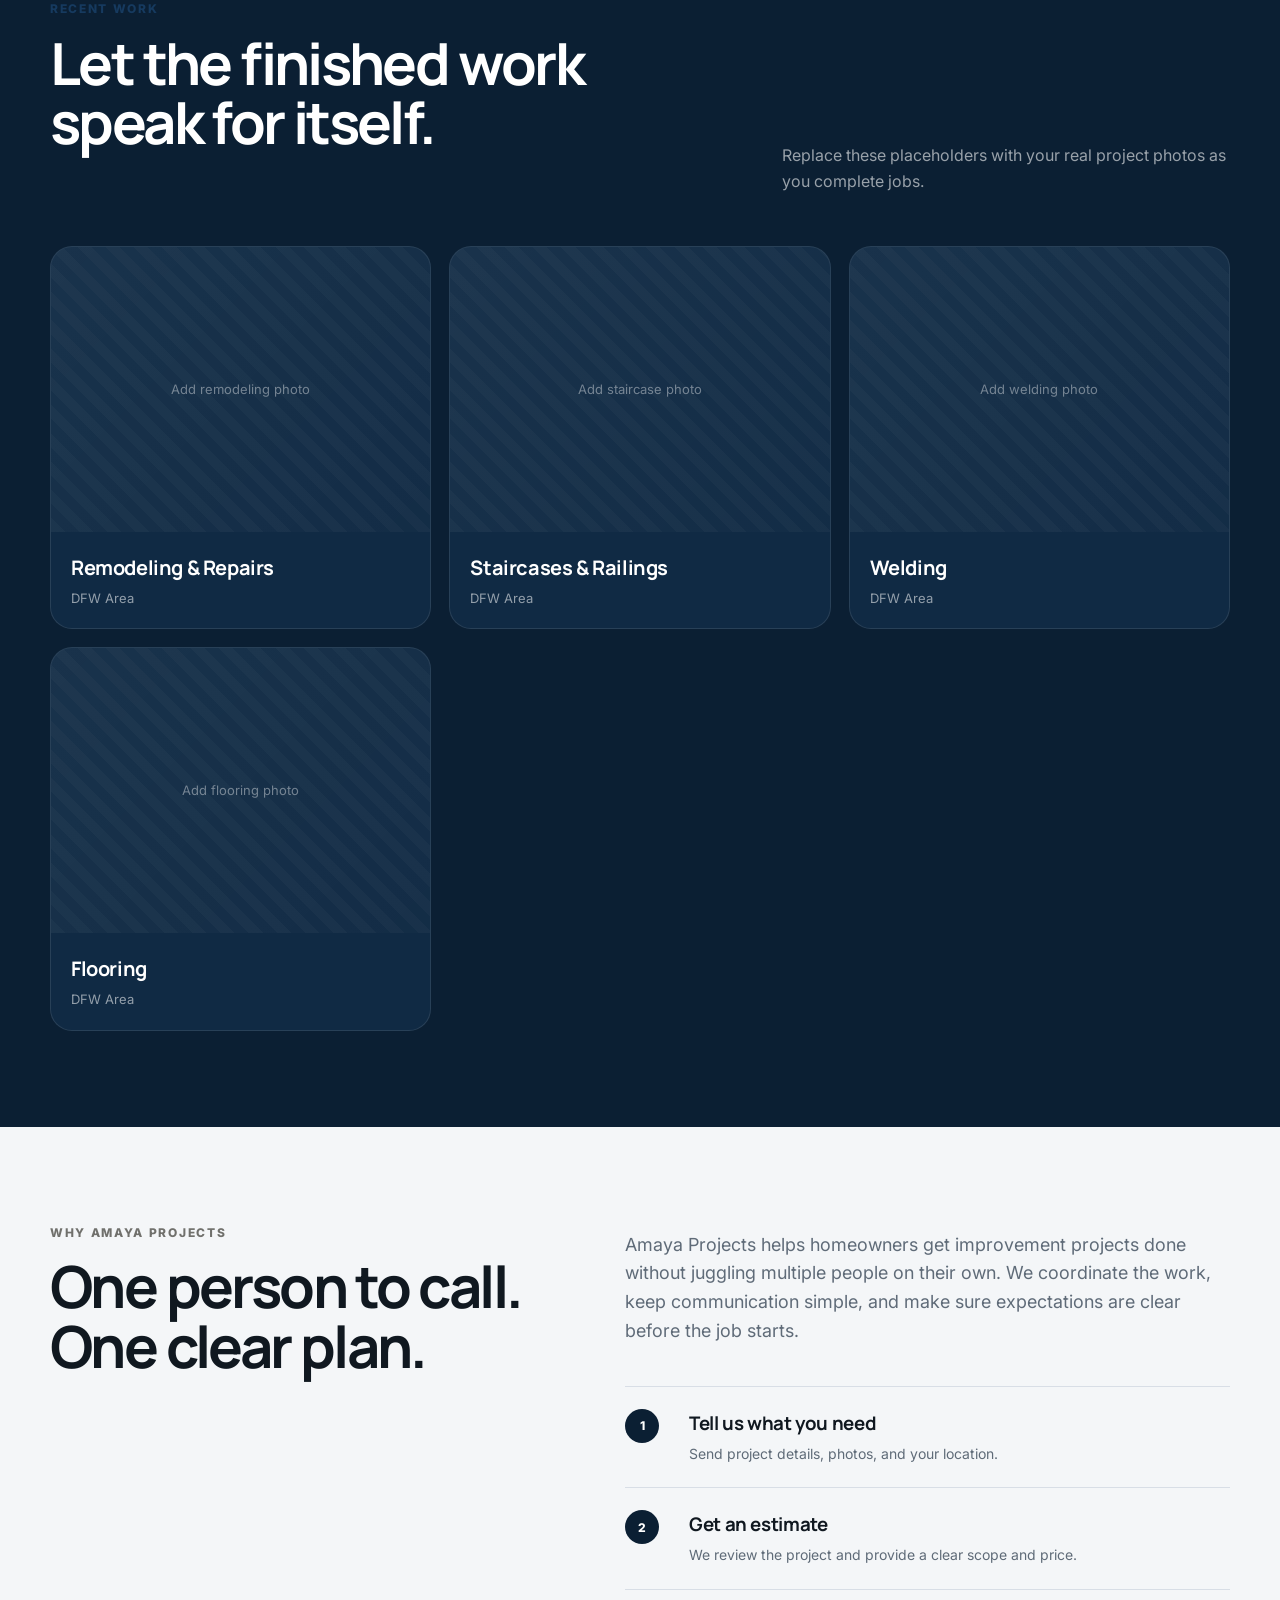
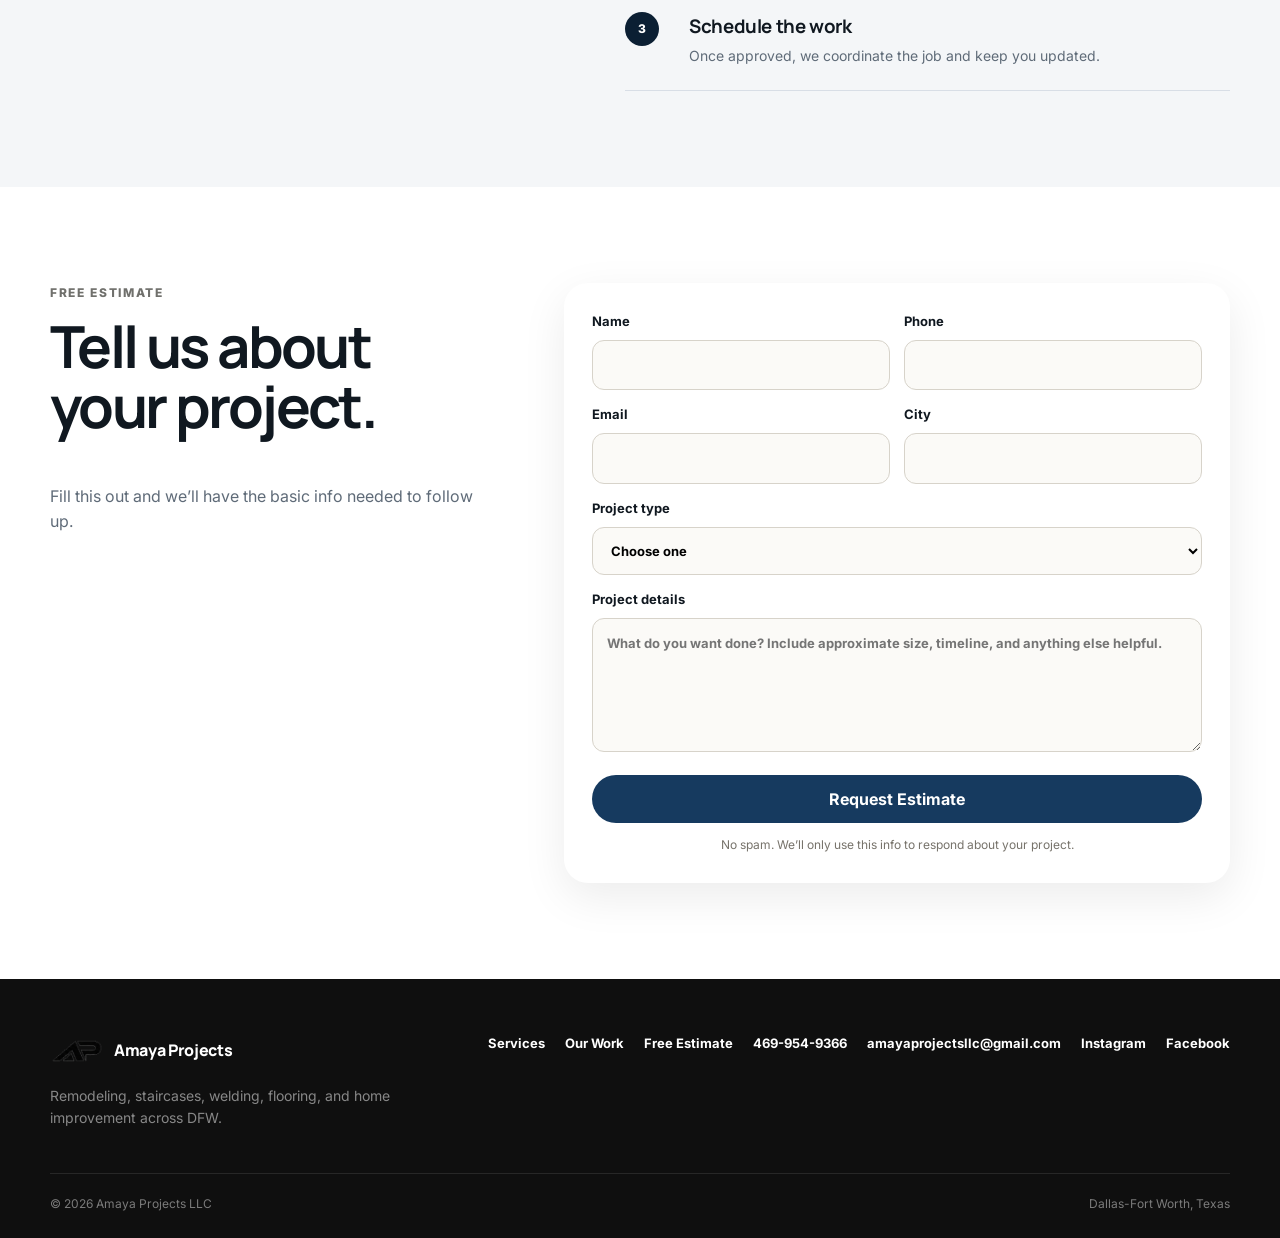
==== commit 05b1dbd6: "Add files via upload" ====
--- a/index.html
+++ b/index.html
@@ -288,6 +288,10 @@
         <a href="#services">Services</a>
         <a href="#work">Our Work</a>
         <a href="#quote">Free Estimate</a>
+        <a href="tel:+14699549366">469-954-9366</a>
+        <a href="mailto:amayaprojectsllc@gmail.com">amayaprojectsllc@gmail.com</a>
+        <a href="https://www.instagram.com/amayaprojectstx/" target="_blank" rel="noopener noreferrer">Instagram</a>
+        <a href="https://www.facebook.com/share/1FDkZ5WJKV/?mibextid=wwXIfr" target="_blank" rel="noopener noreferrer">Facebook</a>
       </div>
     </div>
 
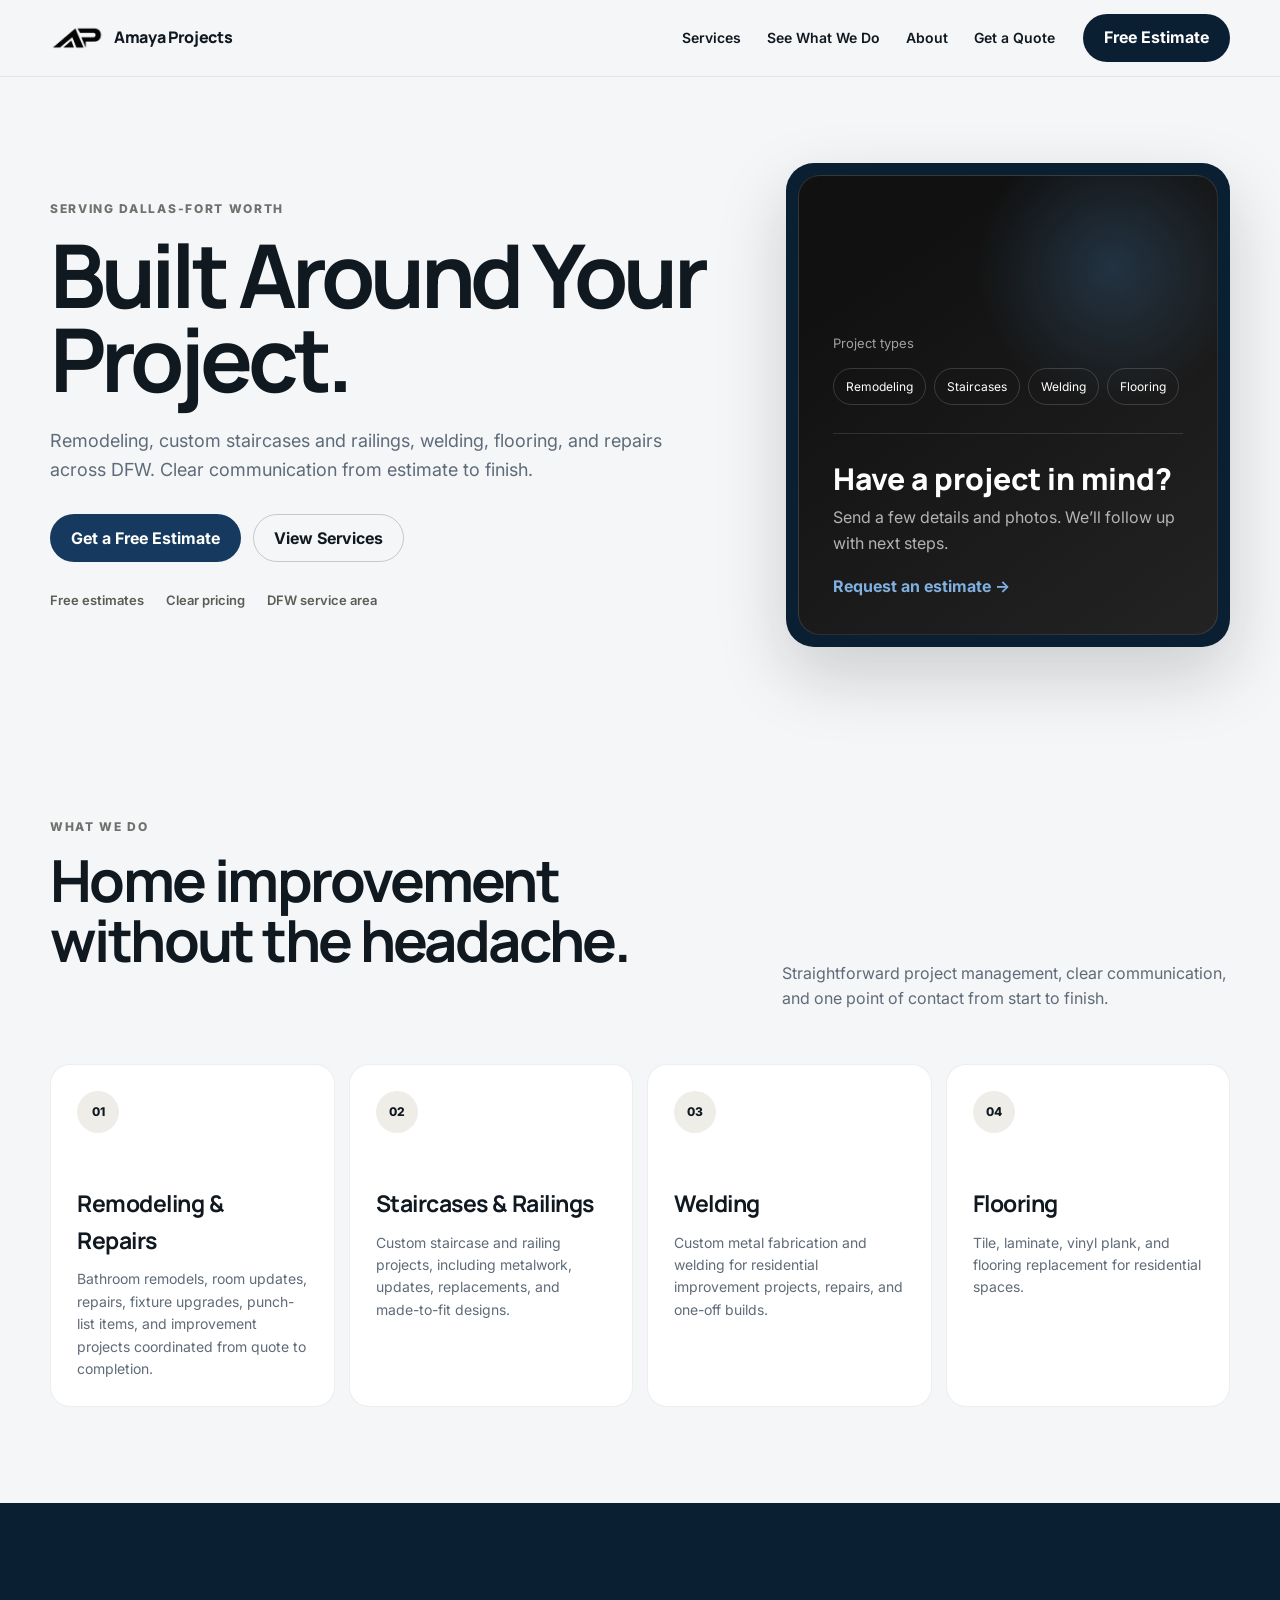
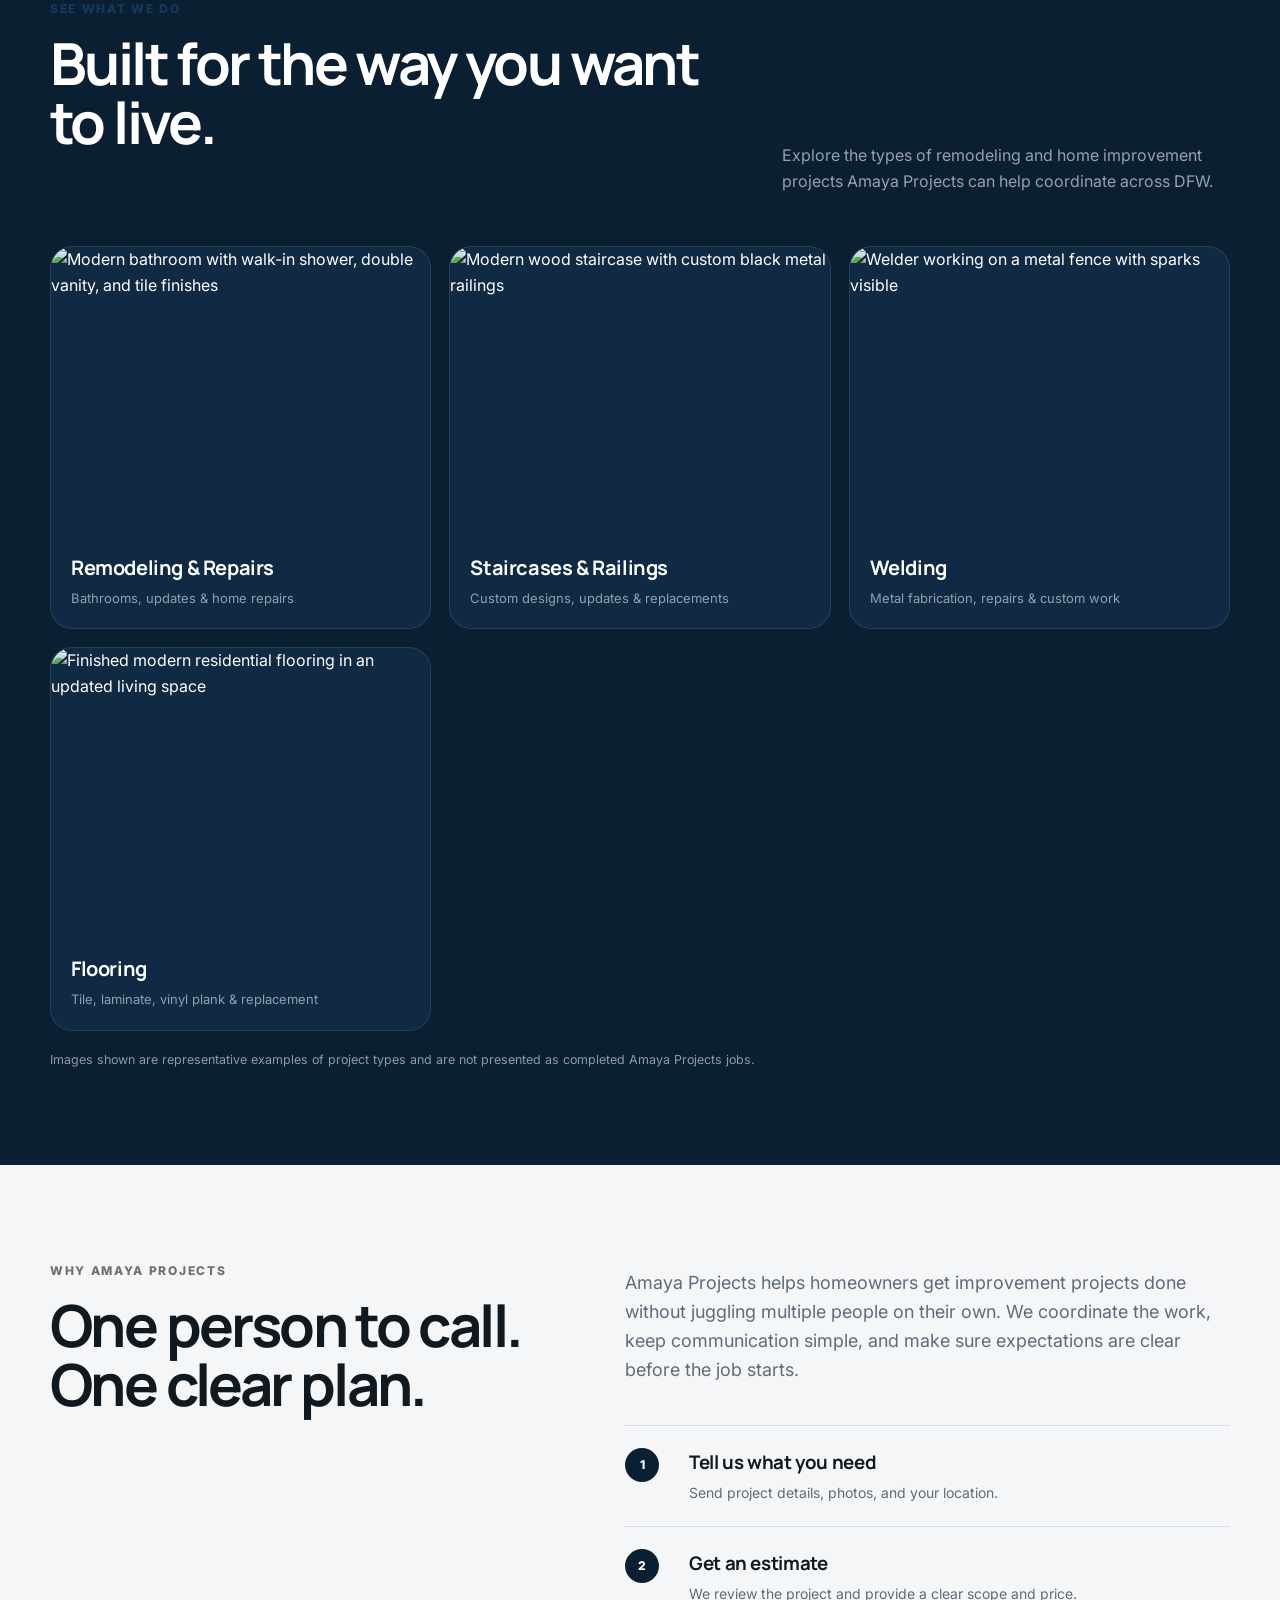
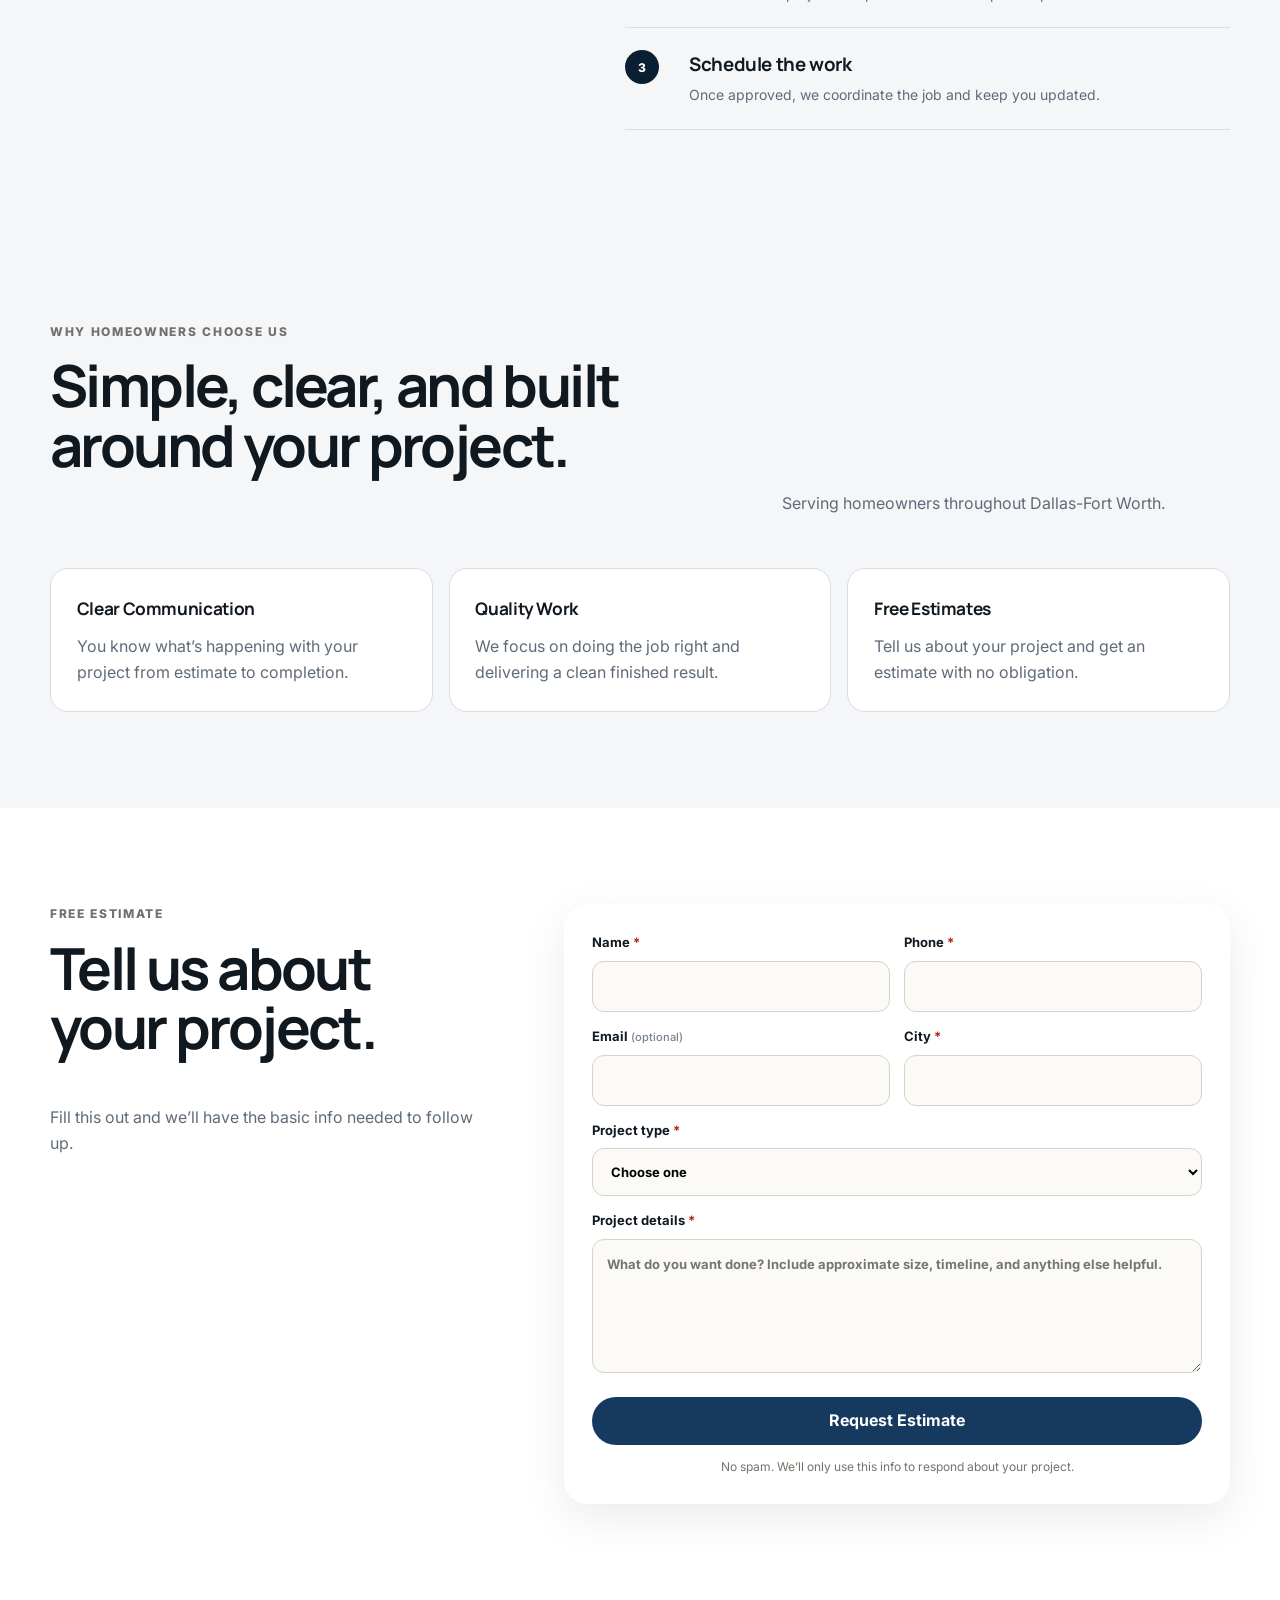
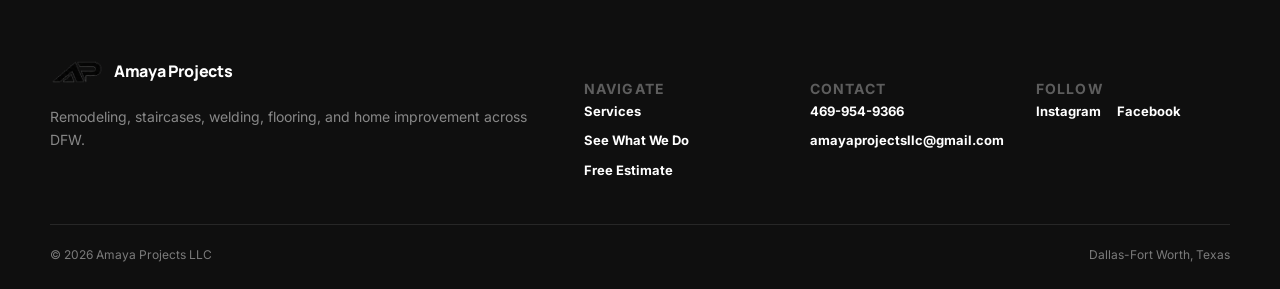
==== commit 914a4977: "Add files via upload" ====
--- a/index.html
+++ b/index.html
@@ -3,9 +3,44 @@
 <head>
   <meta charset="UTF-8" />
   <meta name="viewport" content="width=device-width, initial-scale=1.0" />
-  <title>Amaya Projects | Remodeling, Staircases, Welding & Flooring in DFW</title>
-  <meta name="description" content="Amaya Projects provides remodeling and repairs, custom staircases and railings, welding, flooring, and home improvement services across the Dallas-Fort Worth area. Request a free estimate today." />
+  <title>DFW Remodeling, Staircases, Welding & Flooring | Amaya Projects</title>
+  <meta name="description" content="Amaya Projects provides bathroom remodeling, home repairs, custom staircases and railings, welding, and flooring across Dallas-Fort Worth. Request a free estimate." />
+  <meta name="robots" content="index,follow" />
+  <link rel="canonical" href="https://amayaprojectstx.com/" />
   <meta name="theme-color" content="#111111" />
+
+  <meta property="og:type" content="website" />
+  <meta property="og:title" content="Amaya Projects | Home Improvement Across DFW" />
+  <meta property="og:description" content="Remodeling, staircases and railings, welding, flooring, and repairs across Dallas-Fort Worth. Request a free estimate." />
+  <meta property="og:url" content="https://amayaprojectstx.com/" />
+  <meta property="og:image" content="https://amayaprojectstx.com/images/remodeling-bathroom.jpg" />
+  <meta name="twitter:card" content="summary_large_image" />
+
+  <!-- Google Analytics -->
+  <script async src="https://www.googletagmanager.com/gtag/js?id=G-XT66GETWFG"></script>
+  <script>
+    window.dataLayer = window.dataLayer || [];
+    function gtag(){dataLayer.push(arguments);}
+    gtag('js', new Date());
+    gtag('config', 'G-XT66GETWFG');
+  </script>
+
+  <script type="application/ld+json">
+  {
+    "@context": "https://schema.org",
+    "@type": "HomeAndConstructionBusiness",
+    "name": "Amaya Projects LLC",
+    "url": "https://amayaprojectstx.com/",
+    "telephone": "+1-469-954-9366",
+    "email": "amayaprojectsllc@gmail.com",
+    "areaServed": "Dallas-Fort Worth, Texas",
+    "description": "Home improvement company serving Dallas-Fort Worth with bathroom remodeling, repairs, staircases and railings, welding, and flooring.",
+    "sameAs": [
+      "https://www.instagram.com/amayaprojectstx/",
+      "https://www.facebook.com/share/1FDkZ5WJKV/?mibextid=wwXIfr"
+    ]
+  }
+  </script>
   <link rel="preconnect" href="https://fonts.googleapis.com">
   <link rel="preconnect" href="https://fonts.gstatic.com" crossorigin>
   <link href="https://fonts.googleapis.com/css2?family=Inter:wght@400;500;600;700;800&family=Manrope:wght@500;600;700;800&display=swap" rel="stylesheet">
@@ -24,7 +59,7 @@
 
       <nav class="nav">
         <a href="#services">Services</a>
-        <a href="#work">Our Work</a>
+        <a href="#work">See What We Do</a>
         <a href="#about">About</a>
         <a href="#quote">Get a Quote</a>
       </nav>
@@ -118,53 +153,55 @@
       <div class="container">
         <div class="section-heading light">
           <div>
-            <p class="eyebrow">Recent work</p>
-            <h2>Let the finished work speak for itself.</h2>
-          </div>
-          <p>Replace these placeholders with your real project photos as you complete jobs.</p>
+            <p class="eyebrow">See What We Do</p>
+            <h2>Built for the way you want to live.</h2>
+          </div>
+          <p>Explore the types of remodeling and home improvement projects Amaya Projects can help coordinate across DFW.</p>
         </div>
 
         <div class="work-grid">
           <article class="work-card">
-            <div class="work-image placeholder">
-              <span>Add remodeling photo</span>
+            <div class="work-image">
+              <img src="images/remodeling-bathroom.jpg" alt="Modern bathroom with walk-in shower, double vanity, and tile finishes" loading="lazy" />
             </div>
             <div class="work-meta">
               <h3>Remodeling & Repairs</h3>
-              <p>DFW Area</p>
+              <p>Bathrooms, updates & home repairs</p>
             </div>
           </article>
 
           <article class="work-card">
-            <div class="work-image placeholder">
-              <span>Add staircase photo</span>
+            <div class="work-image">
+              <img src="images/staircase-railing.jpg" alt="Modern wood staircase with custom black metal railings" loading="lazy" />
             </div>
             <div class="work-meta">
               <h3>Staircases & Railings</h3>
-              <p>DFW Area</p>
+              <p>Custom designs, updates & replacements</p>
             </div>
           </article>
 
           <article class="work-card">
-            <div class="work-image placeholder">
-              <span>Add welding photo</span>
+            <div class="work-image">
+              <img src="https://images.pexels.com/photos/19288901/pexels-photo-19288901.jpeg?auto=compress&amp;cs=tinysrgb&amp;w=1200" alt="Welder working on a metal fence with sparks visible" loading="lazy" referrerpolicy="no-referrer" />
             </div>
             <div class="work-meta">
               <h3>Welding</h3>
-              <p>DFW Area</p>
+              <p>Metal fabrication, repairs & custom work</p>
             </div>
           </article>
 
           <article class="work-card">
-            <div class="work-image placeholder">
-              <span>Add flooring photo</span>
+            <div class="work-image">
+              <img src="images/flooring.jpg" alt="Finished modern residential flooring in an updated living space" loading="lazy" />
             </div>
             <div class="work-meta">
               <h3>Flooring</h3>
-              <p>DFW Area</p>
-            </div>
-          </article>
-        </div>
+              <p>Tile, laminate, vinyl plank & replacement</p>
+            </div>
+          </article>
+        </div>
+
+        <p class="stock-note">Images shown are representative examples of project types and are not presented as completed Amaya Projects jobs.</p>
       </div>
     </section>
 
@@ -210,6 +247,33 @@
       </div>
     </section>
 
+    <section class="section trust-section" aria-labelledby="trust-heading">
+      <div class="container">
+        <div class="section-heading trust-heading">
+          <div>
+            <p class="eyebrow">Why homeowners choose us</p>
+            <h2 id="trust-heading">Simple, clear, and built around your project.</h2>
+          </div>
+          <p>Serving homeowners throughout Dallas-Fort Worth.</p>
+        </div>
+
+        <div class="trust-card-grid">
+          <article class="trust-card">
+            <h3>Clear Communication</h3>
+            <p>You know what’s happening with your project from estimate to completion.</p>
+          </article>
+          <article class="trust-card">
+            <h3>Quality Work</h3>
+            <p>We focus on doing the job right and delivering a clean finished result.</p>
+          </article>
+          <article class="trust-card">
+            <h3>Free Estimates</h3>
+            <p>Tell us about your project and get an estimate with no obligation.</p>
+          </article>
+        </div>
+      </div>
+    </section>
+
     <section class="section quote-section" id="quote">
       <div class="container quote-grid">
         <div>
@@ -222,7 +286,7 @@
           
         </div>
 
-        <form class="quote-form" name="project-quote" method="POST" action="/thank-you.html" data-netlify="true" netlify-honeypot="bot-field">
+        <form class="quote-form" name="project-quote" method="POST" action="/thank-you.html" data-netlify="true" netlify-honeypot="bot-field" novalidate>
           <input type="hidden" name="form-name" value="project-quote" />
           <p class="hidden">
             <label>Don’t fill this out if you’re human: <input name="bot-field" /></label>
@@ -230,28 +294,28 @@
 
           <div class="form-row">
             <label>
-              Name
-              <input type="text" name="name" required />
+              Name <span class="required-mark" aria-hidden="true">*</span>
+              <input type="text" name="name" autocomplete="name" required />
             </label>
             <label>
-              Phone
-              <input type="tel" name="phone" required />
+              Phone <span class="required-mark" aria-hidden="true">*</span>
+              <input type="tel" name="phone" autocomplete="tel" inputmode="numeric" pattern="\(\d{3}\)-\d{3}-\d{4}" required />
             </label>
           </div>
 
           <div class="form-row">
             <label>
-              Email
-              <input type="email" name="email" />
+              Email <span class="optional-label">(optional)</span>
+              <input type="email" name="email" autocomplete="email" inputmode="email" />
             </label>
             <label>
-              City
-              <input type="text" name="city" required />
+              City <span class="required-mark" aria-hidden="true">*</span>
+              <input type="text" name="city" autocomplete="address-level2" required />
             </label>
           </div>
 
           <label>
-            Project type
+            Project type <span class="required-mark" aria-hidden="true">*</span>
             <select name="project-type" required>
               <option value="">Choose one</option>
               <option>Remodeling / Repair</option>
@@ -263,7 +327,7 @@
           </label>
 
           <label>
-            Project details
+            Project details <span class="required-mark" aria-hidden="true">*</span>
             <textarea name="details" rows="5" required placeholder="What do you want done? Include approximate size, timeline, and anything else helpful."></textarea>
           </label>
 
@@ -284,14 +348,31 @@
         <p>Remodeling, staircases, welding, flooring, and home improvement across DFW.</p>
       </div>
 
-      <div class="footer-links">
-        <a href="#services">Services</a>
-        <a href="#work">Our Work</a>
-        <a href="#quote">Free Estimate</a>
-        <a href="tel:+14699549366">469-954-9366</a>
-        <a href="mailto:amayaprojectsllc@gmail.com">amayaprojectsllc@gmail.com</a>
-        <a href="https://www.instagram.com/amayaprojectstx/" target="_blank" rel="noopener noreferrer">Instagram</a>
-        <a href="https://www.facebook.com/share/1FDkZ5WJKV/?mibextid=wwXIfr" target="_blank" rel="noopener noreferrer">Facebook</a>
+      <div class="footer-groups">
+        <div class="footer-group">
+          <p class="footer-label">Navigate</p>
+          <div class="footer-links">
+            <a href="#services">Services</a>
+            <a href="#work">See What We Do</a>
+            <a href="#quote">Free Estimate</a>
+          </div>
+        </div>
+
+        <div class="footer-group">
+          <p class="footer-label">Contact</p>
+          <div class="footer-links">
+            <a href="tel:+14699549366">469-954-9366</a>
+            <a href="mailto:amayaprojectsllc@gmail.com">amayaprojectsllc@gmail.com</a>
+          </div>
+        </div>
+
+        <div class="footer-group">
+          <p class="footer-label">Follow</p>
+          <div class="footer-links footer-socials">
+            <a href="https://www.instagram.com/amayaprojectstx/" target="_blank" rel="noopener noreferrer">Instagram</a>
+            <a href="https://www.facebook.com/share/1FDkZ5WJKV/?mibextid=wwXIfr" target="_blank" rel="noopener noreferrer">Facebook</a>
+          </div>
+        </div>
       </div>
     </div>
 
--- a/styles.css
+++ b/styles.css
@@ -767,3 +767,158 @@
     width: 100%;
   }
 }
+
+
+.footer-groups {
+  display: grid;
+  grid-template-columns: repeat(3, minmax(0, 1fr));
+  gap: 2rem;
+  width: 100%;
+  margin-top: 1.5rem;
+}
+
+.footer-group {
+  min-width: 0;
+}
+
+.footer-label {
+  margin: 0 0 0.7rem;
+  font-size: 0.78rem;
+  font-weight: 700;
+  letter-spacing: 0.08em;
+  text-transform: uppercase;
+  opacity: 0.65;
+}
+
+.footer-group .footer-links {
+  display: flex;
+  flex-direction: column;
+  align-items: flex-start;
+  gap: 0.55rem;
+}
+
+.footer-socials {
+  flex-direction: row !important;
+  flex-wrap: wrap;
+  gap: 1rem !important;
+}
+
+@media (max-width: 700px) {
+  .footer-groups {
+    grid-template-columns: 1fr;
+    gap: 1.4rem;
+  }
+
+  .footer-group .footer-links {
+    gap: 0.45rem;
+  }
+
+  .footer-socials {
+    flex-direction: row !important;
+  }
+}
+
+
+/* Final content + UX polish */
+html {
+  scroll-behavior: smooth;
+}
+
+.work-image {
+  overflow: hidden;
+}
+
+.work-image img {
+  width: 100%;
+  height: 100%;
+  min-height: 280px;
+  display: block;
+  object-fit: cover;
+}
+
+.stock-note {
+  margin: 1.25rem 0 0;
+  color: rgba(255, 255, 255, 0.55);
+  font-size: 0.78rem;
+  line-height: 1.5;
+}
+
+.trust-section {
+  background: #f4f6f8;
+}
+
+.trust-card-grid {
+  display: grid;
+  grid-template-columns: repeat(3, minmax(0, 1fr));
+  gap: 1rem;
+}
+
+.trust-card {
+  background: #fff;
+  border: 1px solid #d8dee6;
+  border-radius: 18px;
+  padding: 1.6rem;
+}
+
+.trust-card h3 {
+  margin: 0 0 0.65rem;
+  font-size: 1.08rem;
+}
+
+.trust-card p {
+  margin: 0;
+  color: #5f6b78;
+  line-height: 1.65;
+}
+
+.required-mark {
+  color: #b42318;
+}
+
+.optional-label {
+  color: #77818d;
+  font-size: 0.85em;
+  font-weight: 500;
+}
+
+.quote-form .field-error {
+  display: block;
+  margin-top: 0.4rem;
+  color: #b42318;
+  font-size: 0.82rem;
+  font-weight: 700;
+}
+
+.quote-form input.is-invalid,
+.quote-form select.is-invalid,
+.quote-form textarea.is-invalid {
+  border-color: #b42318;
+  box-shadow: 0 0 0 1px #b42318;
+}
+
+.quote-form input.is-invalid:focus,
+.quote-form select.is-invalid:focus,
+.quote-form textarea.is-invalid:focus {
+  outline-color: #b42318;
+}
+
+.form-submit[disabled] {
+  opacity: 0.72;
+  cursor: wait;
+}
+
+@media (max-width: 700px) {
+  .trust-card-grid {
+    grid-template-columns: 1fr;
+  }
+
+  .work-image img {
+    min-height: 230px;
+  }
+
+  .btn,
+  .nav a,
+  .footer-links a {
+    min-height: 44px;
+  }
+}
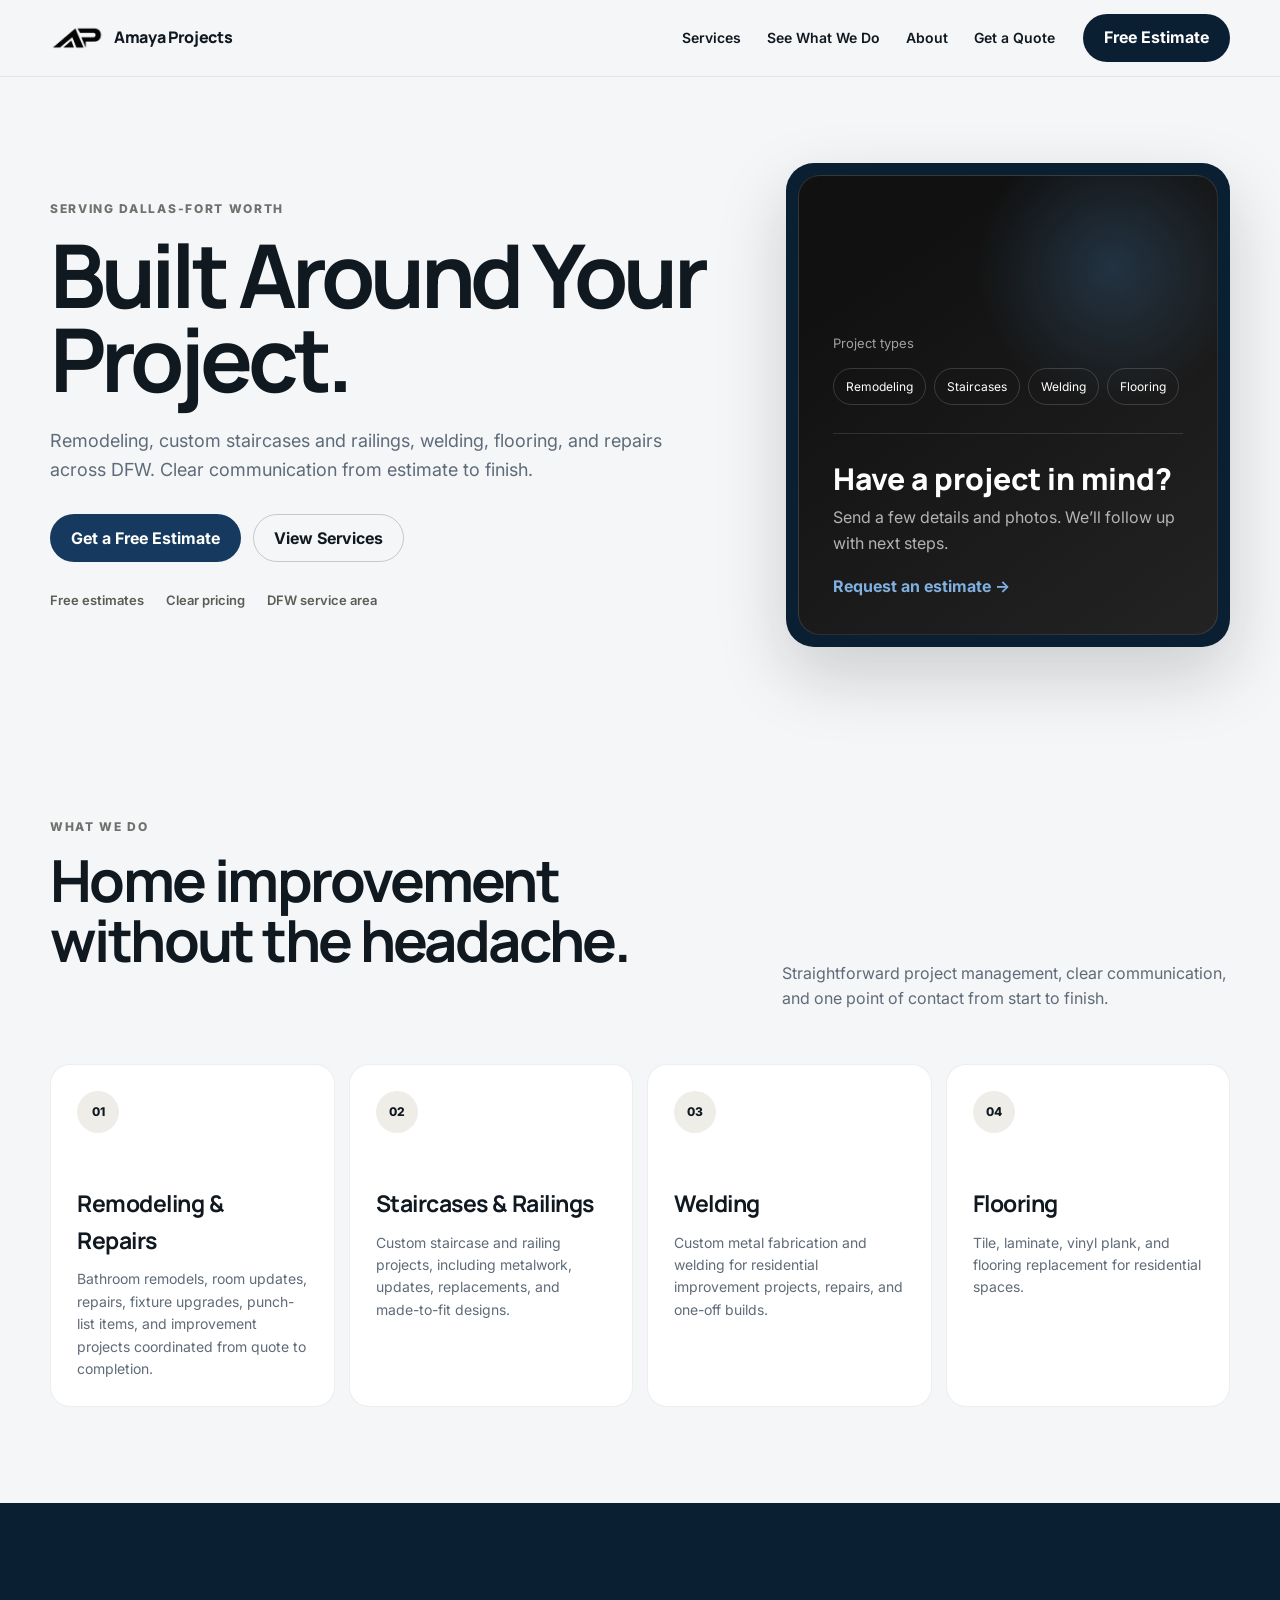
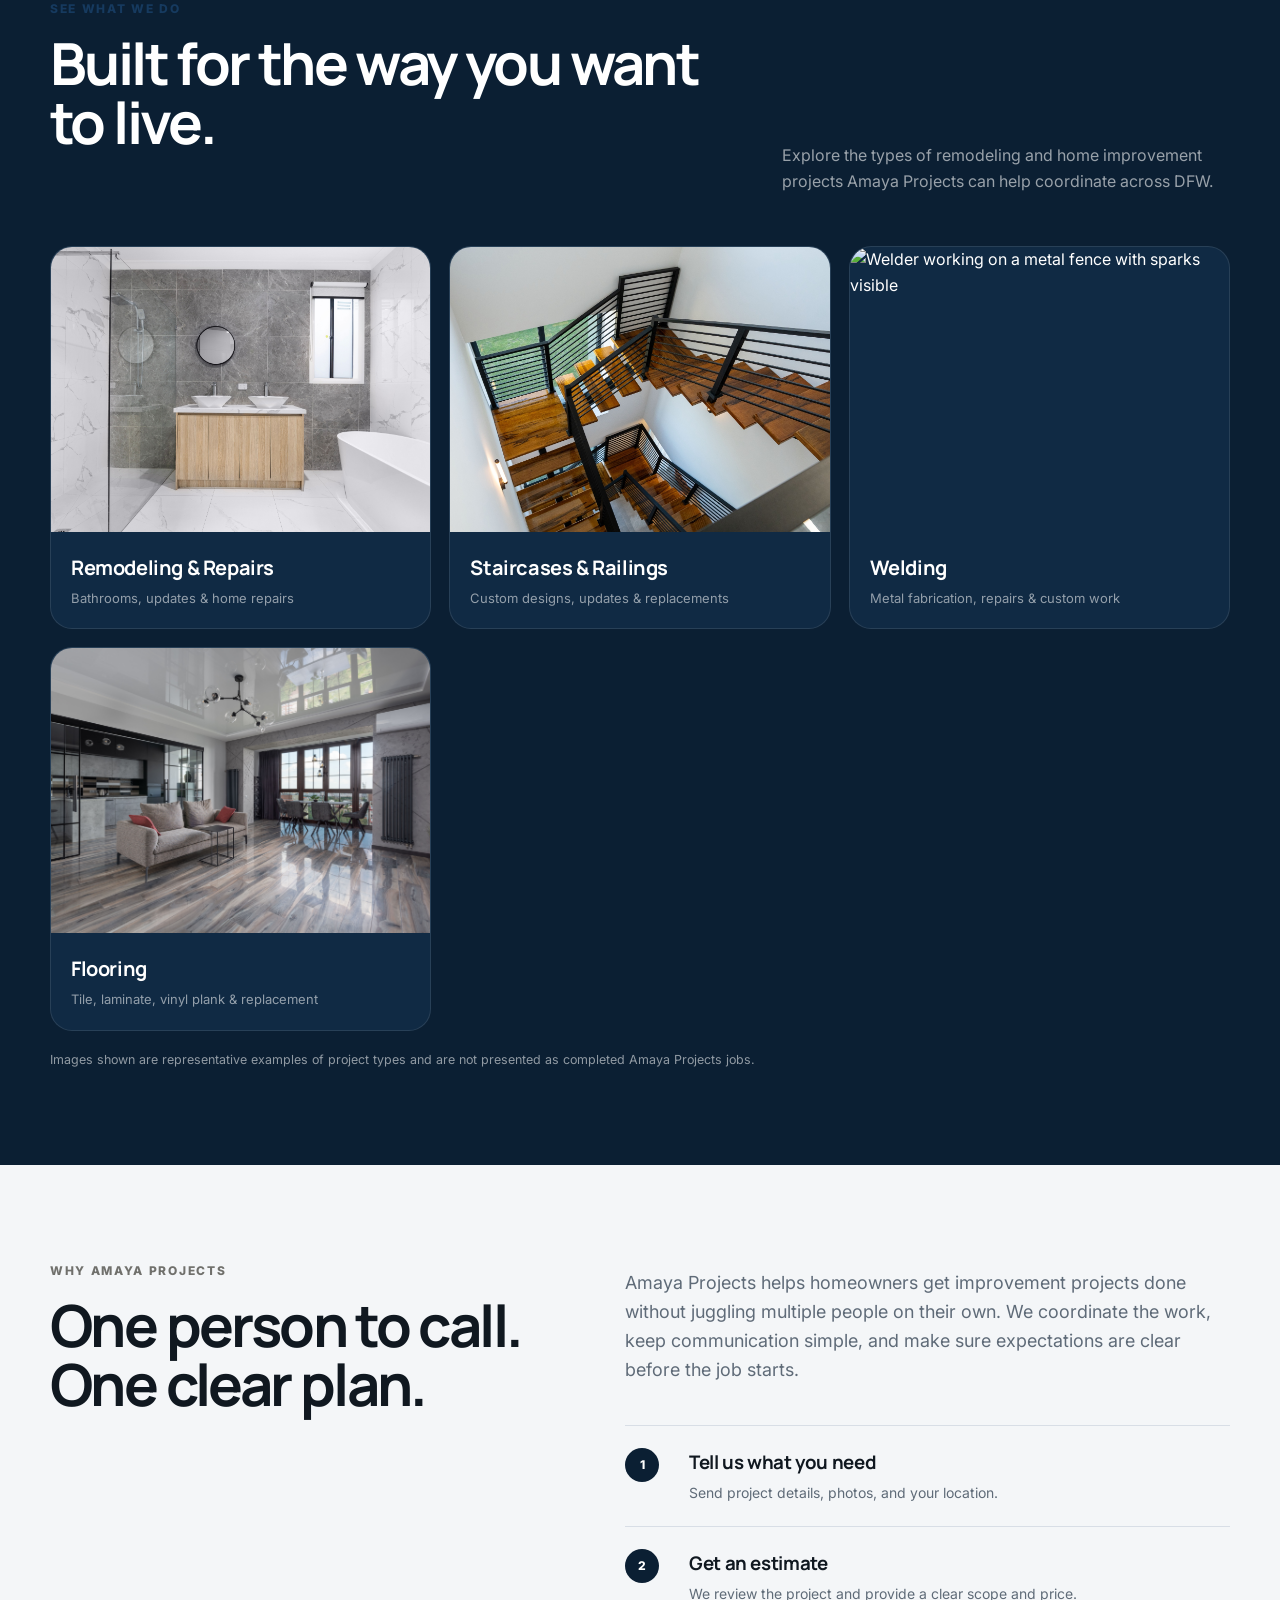
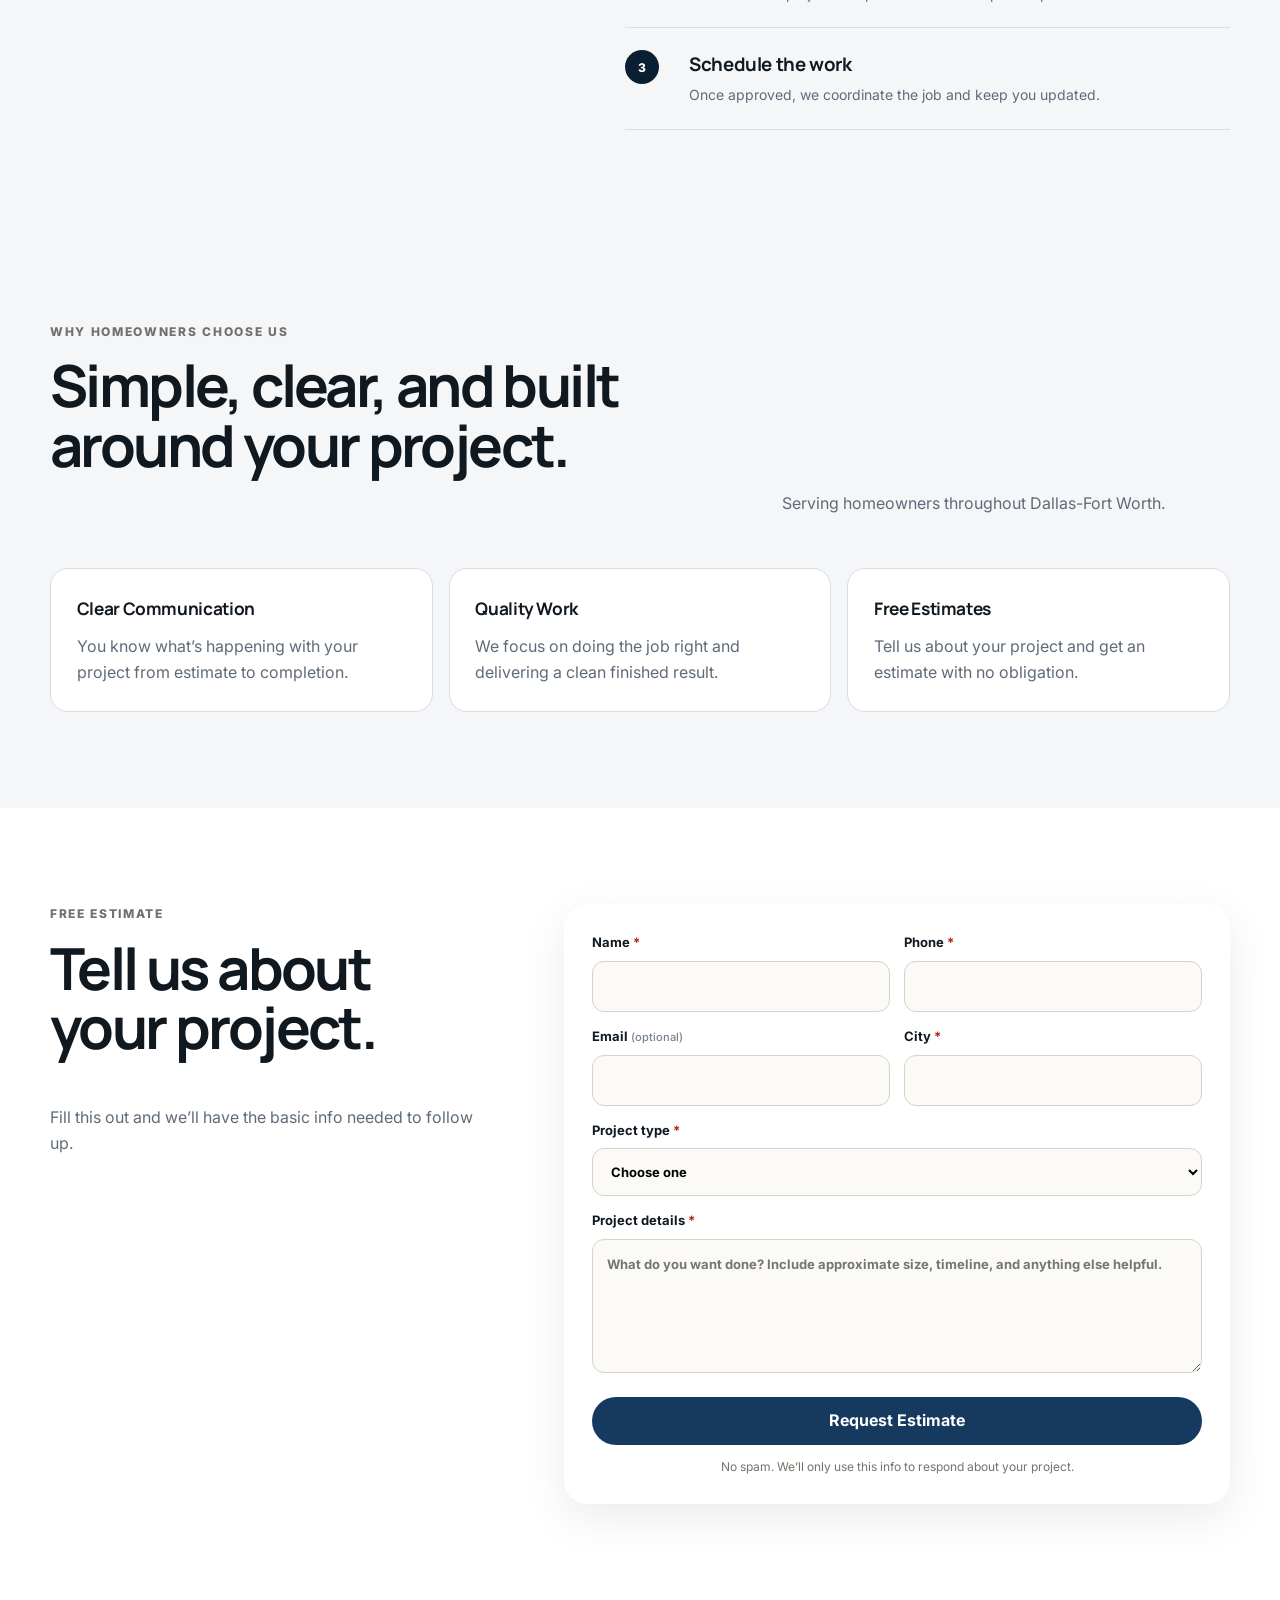
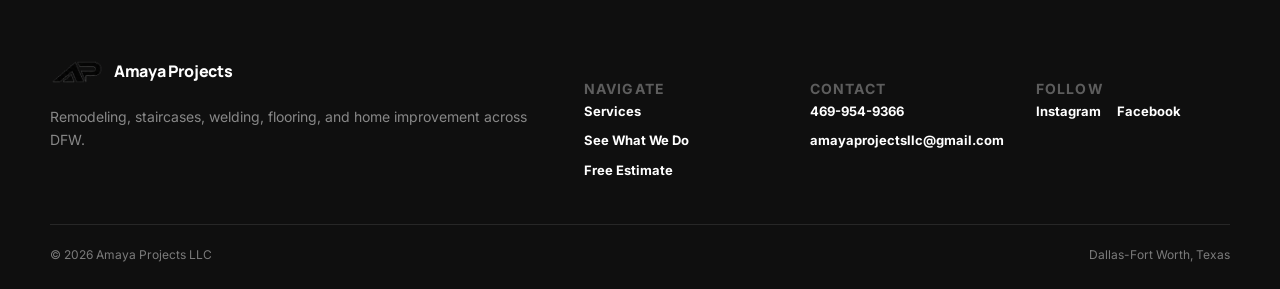
==== commit 811a81c8: "Add files via upload" ====
--- a/index.html
+++ b/index.html
@@ -13,7 +13,7 @@
   <meta property="og:title" content="Amaya Projects | Home Improvement Across DFW" />
   <meta property="og:description" content="Remodeling, staircases and railings, welding, flooring, and repairs across Dallas-Fort Worth. Request a free estimate." />
   <meta property="og:url" content="https://amayaprojectstx.com/" />
-  <meta property="og:image" content="https://amayaprojectstx.com/images/remodeling-bathroom.jpg" />
+  <meta property="og:image" content="https://amayaprojectstx.com/remodeling-bathroom.jpg" />
   <meta name="twitter:card" content="summary_large_image" />
 
   <!-- Google Analytics -->
@@ -162,7 +162,7 @@
         <div class="work-grid">
           <article class="work-card">
             <div class="work-image">
-              <img src="images/remodeling-bathroom.jpg" alt="Modern bathroom with walk-in shower, double vanity, and tile finishes" loading="lazy" />
+              <img src="remodeling-bathroom.jpg" alt="Modern bathroom with walk-in shower, double vanity, and tile finishes" loading="lazy" />
             </div>
             <div class="work-meta">
               <h3>Remodeling & Repairs</h3>
@@ -172,7 +172,7 @@
 
           <article class="work-card">
             <div class="work-image">
-              <img src="images/staircase-railing.jpg" alt="Modern wood staircase with custom black metal railings" loading="lazy" />
+              <img src="staircase-railing.jpg" alt="Modern wood staircase with custom black metal railings" loading="lazy" />
             </div>
             <div class="work-meta">
               <h3>Staircases & Railings</h3>
@@ -182,7 +182,7 @@
 
           <article class="work-card">
             <div class="work-image">
-              <img src="https://images.pexels.com/photos/19288901/pexels-photo-19288901.jpeg?auto=compress&amp;cs=tinysrgb&amp;w=1200" alt="Welder working on a metal fence with sparks visible" loading="lazy" referrerpolicy="no-referrer" />
+              <img src="welding.jpg" alt="Welder working on a metal fence with sparks visible" loading="lazy" />
             </div>
             <div class="work-meta">
               <h3>Welding</h3>
@@ -192,7 +192,7 @@
 
           <article class="work-card">
             <div class="work-image">
-              <img src="images/flooring.jpg" alt="Finished modern residential flooring in an updated living space" loading="lazy" />
+              <img src="flooring.jpg" alt="Finished modern residential flooring in an updated living space" loading="lazy" />
             </div>
             <div class="work-meta">
               <h3>Flooring</h3>
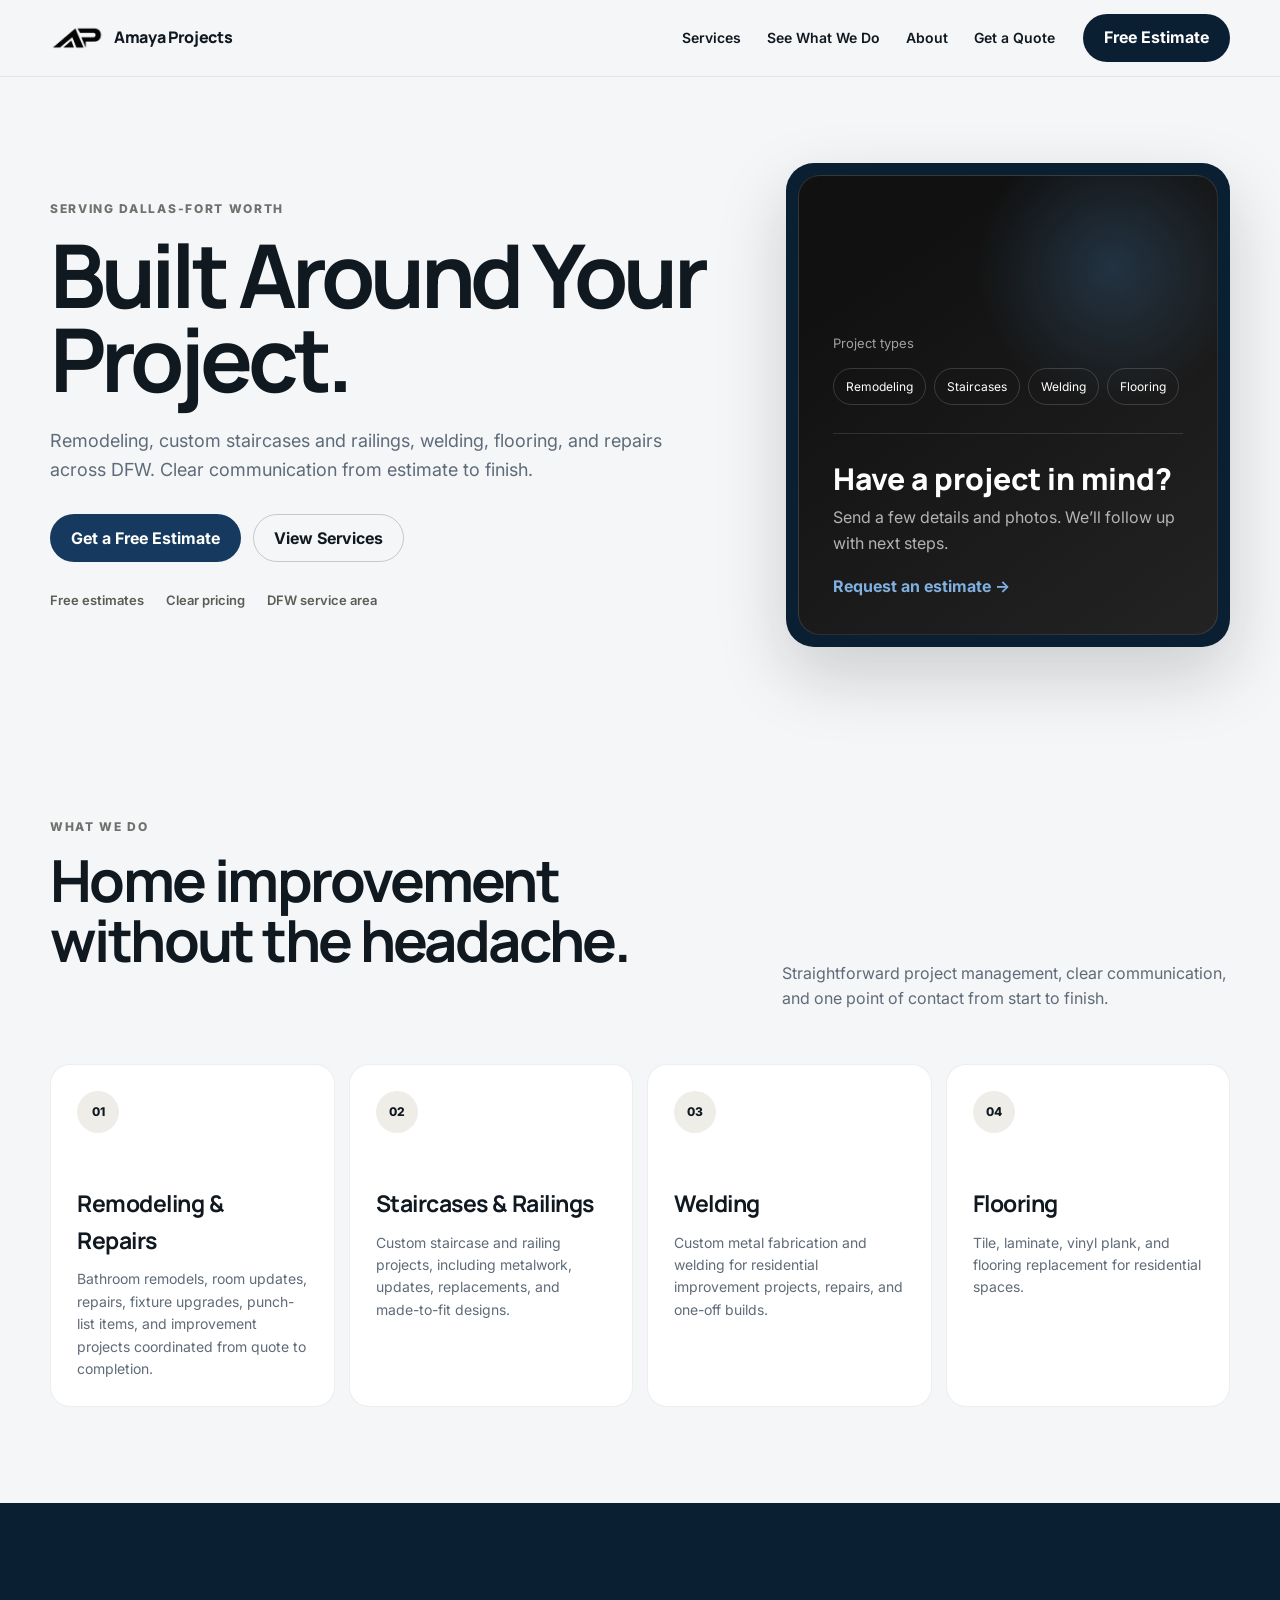
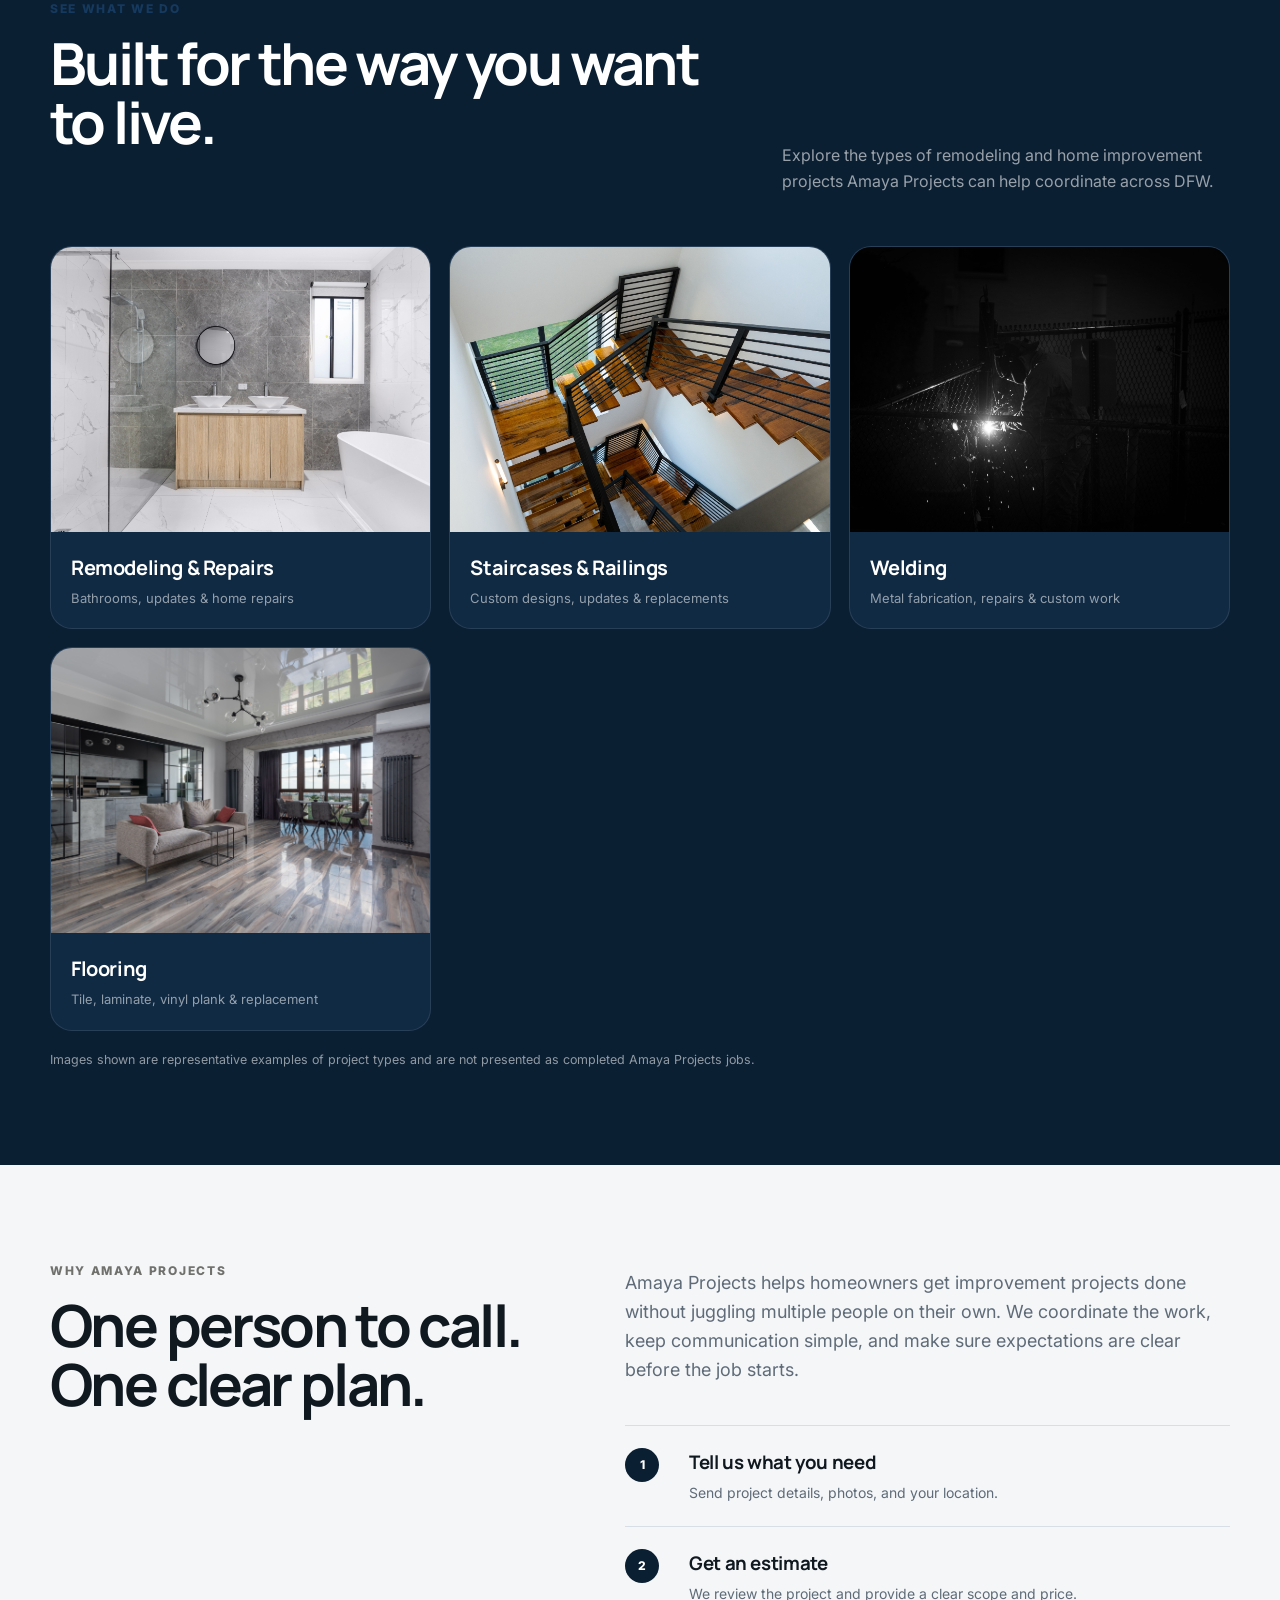
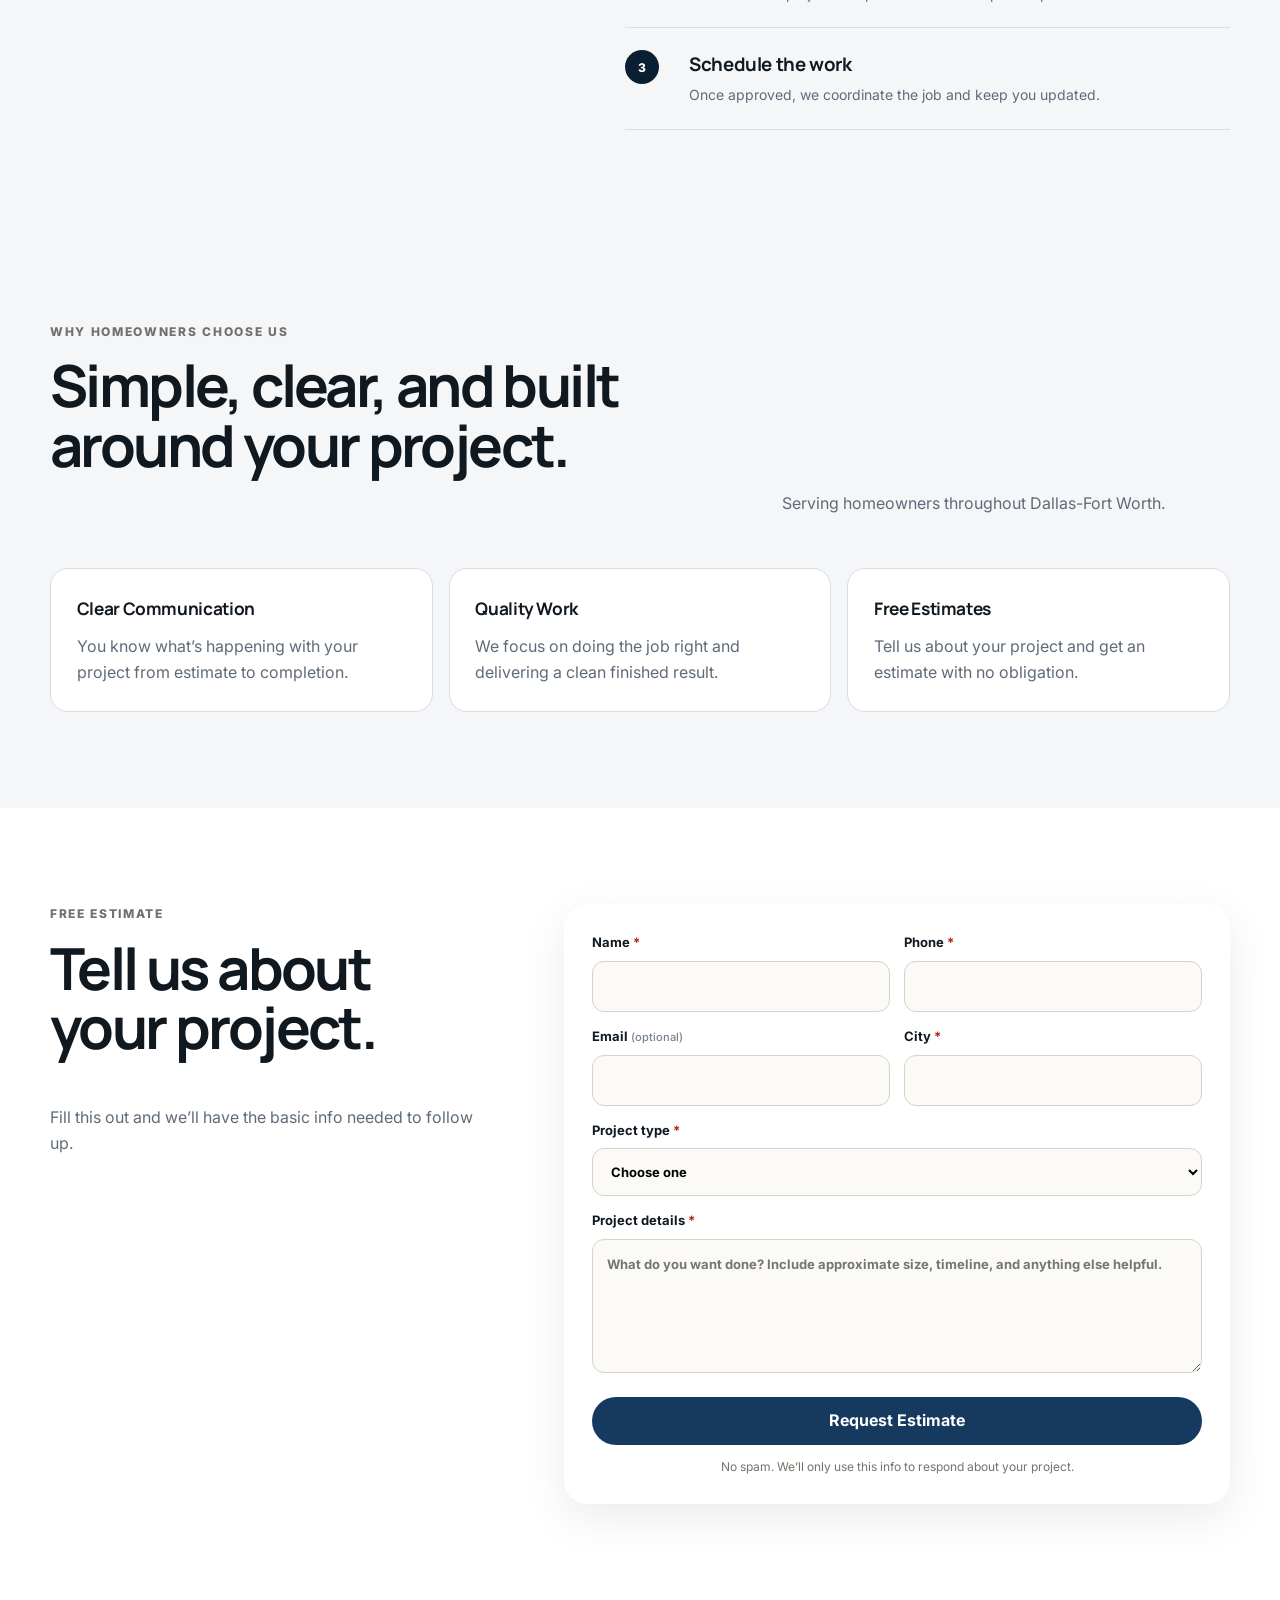
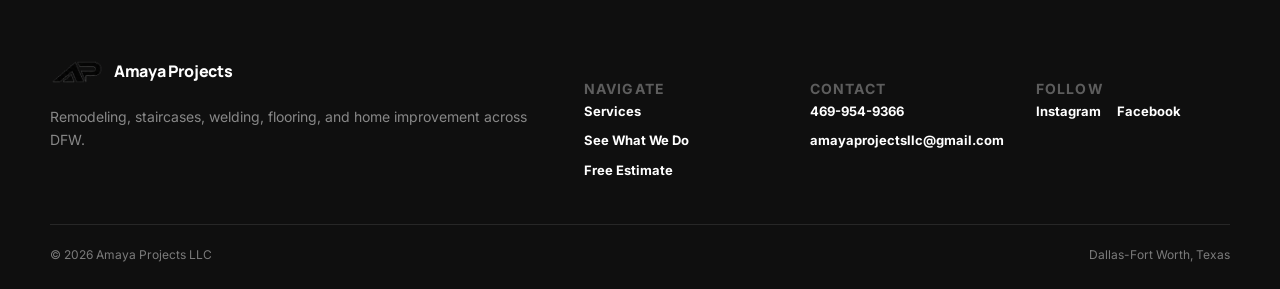
==== commit 5b333382: "Add files via upload" ====
--- a/index.html
+++ b/index.html
@@ -17,12 +17,12 @@
   <meta name="twitter:card" content="summary_large_image" />
 
   <!-- Google Analytics -->
-  <script async src="https://www.googletagmanager.com/gtag/js?id=G-XT66GETWFG"></script>
+  <script async src="https://www.googletagmanager.com/gtag/js?id=G-FESPFY9RM1"></script>
   <script>
     window.dataLayer = window.dataLayer || [];
     function gtag(){dataLayer.push(arguments);}
     gtag('js', new Date());
-    gtag('config', 'G-XT66GETWFG');
+    gtag('config', 'G-FESPFY9RM1');
   </script>
 
   <script type="application/ld+json">
